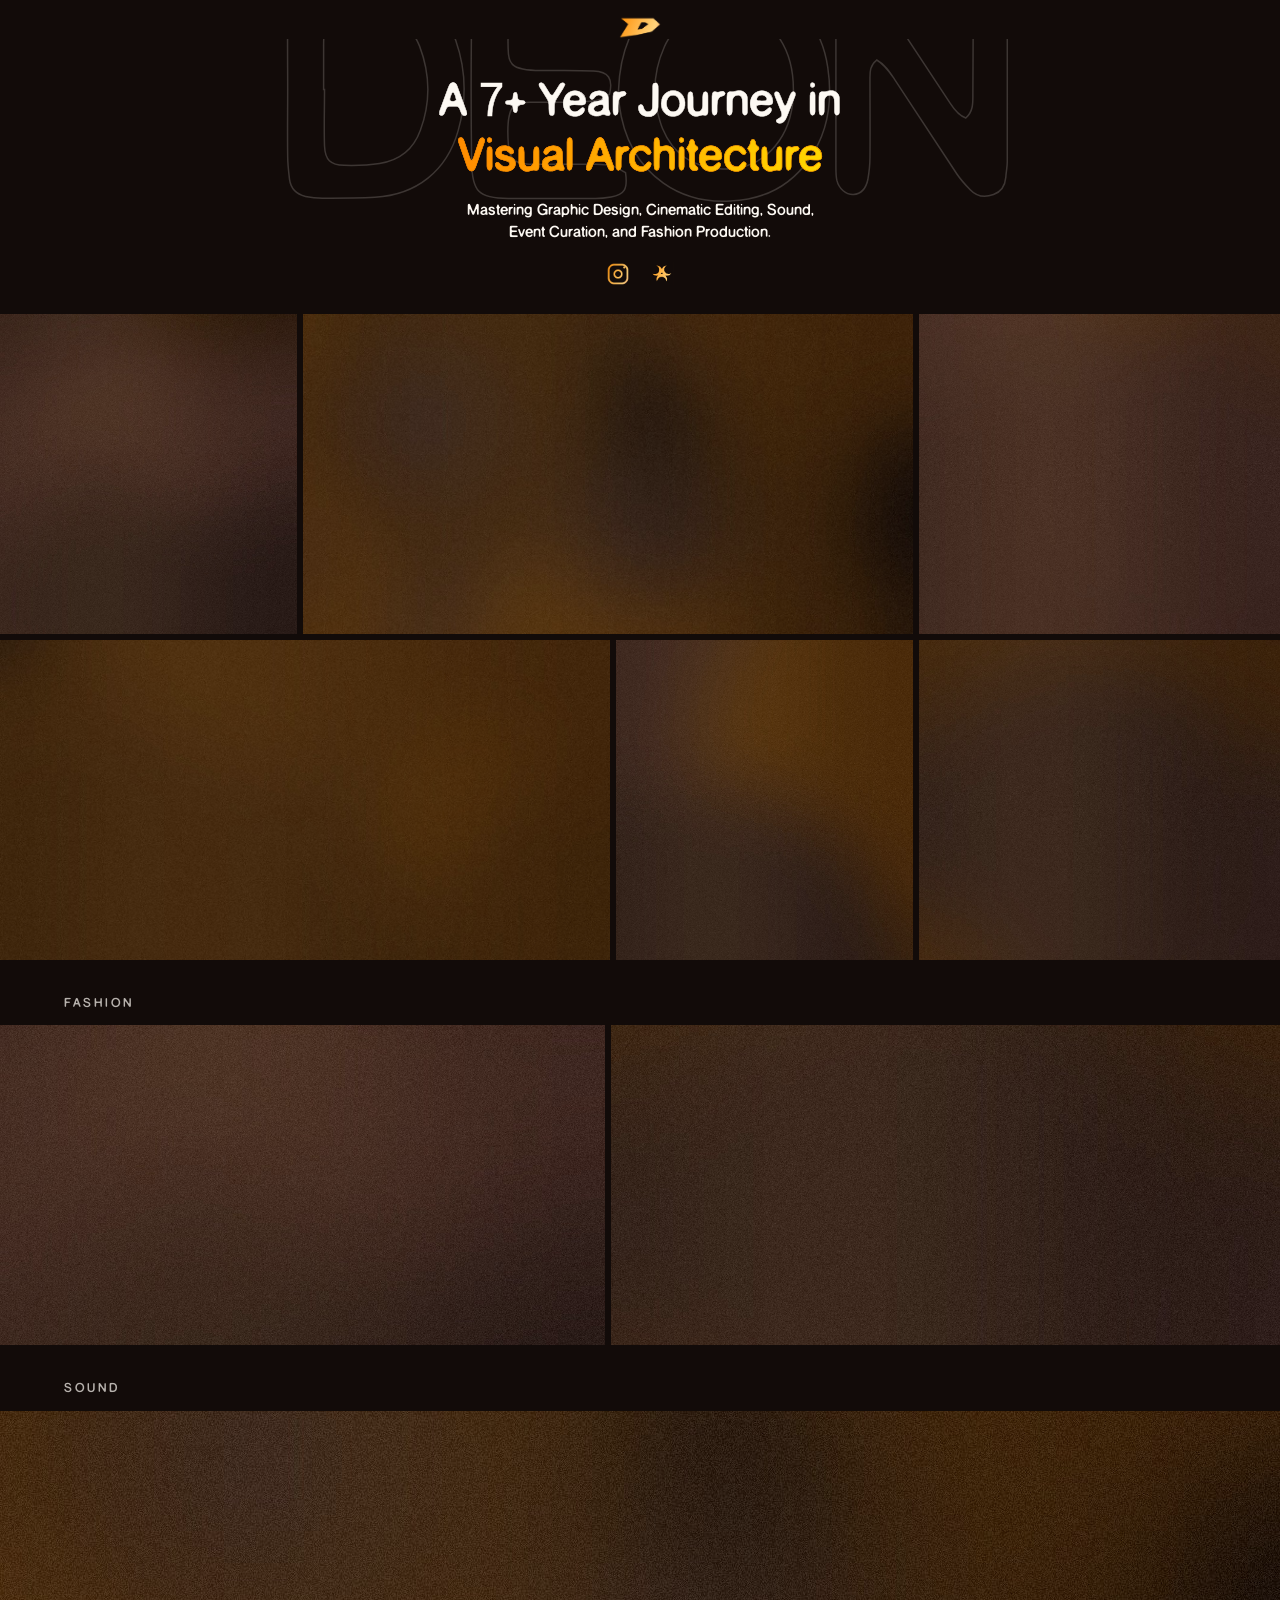
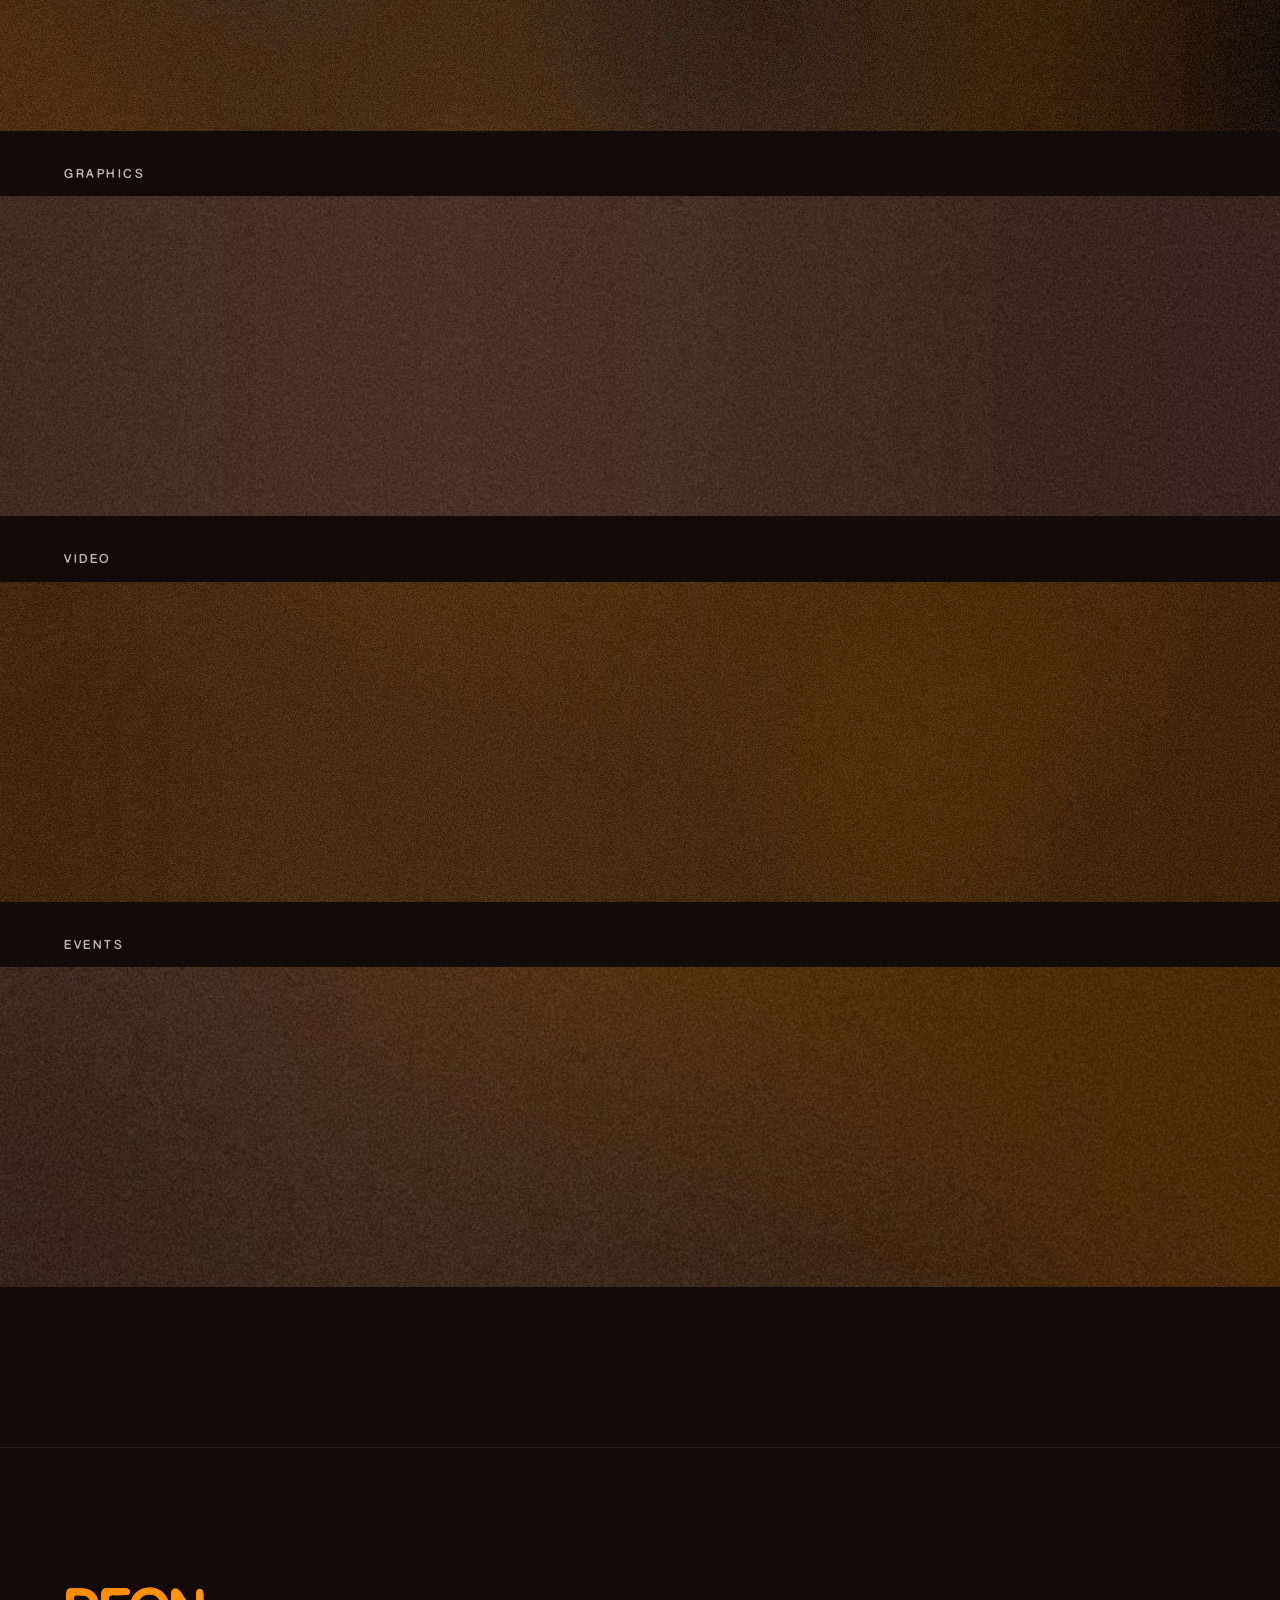
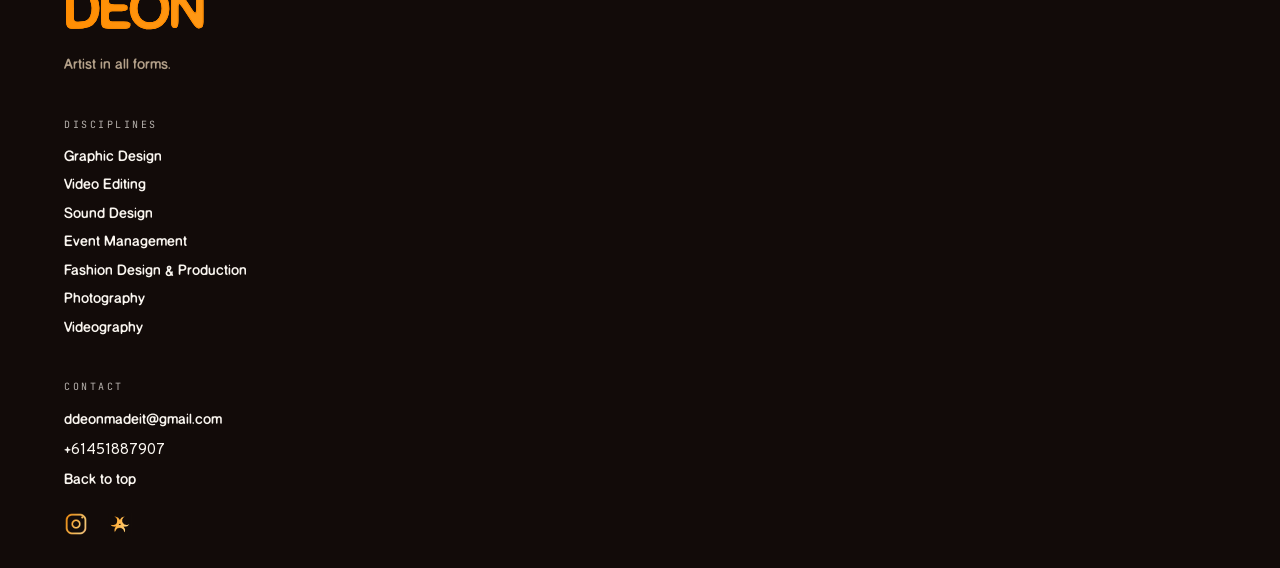
==== index.html @ ab4a3c8b "Hero copy, gradient DEON footer text, contact/social icons, cleanup Copy: - Hero: "A 7+ Journey in" " ====
<!DOCTYPE html>
<html lang="en">
<head>
  <meta charset="utf-8" />
  <meta name="viewport" content="width=device-width, initial-scale=1.0, viewport-fit=cover" />
  <!-- keeps relative asset URLs resolving from the root on /project/<slug> routes -->
  <base href="/" />
  <title>DEON — Polymathic Studio</title>
  <meta name="description" content="DEON — a seven-year odyssey in visual architecture: graphic design, cinematic editing, sonics, event curation, and fashion production." />
  <meta name="theme-color" content="#120B09" />
  <meta name="color-scheme" content="dark" />

  <meta property="og:title" content="DEON — Polymathic Studio" />
  <meta property="og:description" content="A seven-year odyssey in visual architecture." />
  <meta property="og:type" content="website" />
  <meta property="og:image" content="assets/atelier-noir.jpg" />

  <link rel="icon" href="assets/favicon.png" type="image/png" />
  <link rel="apple-touch-icon" href="assets/apple-touch-icon.png" />
  <meta name="mobile-web-app-capable" content="yes" />
  <meta name="apple-mobile-web-app-status-bar-style" content="black" />
  <meta name="apple-mobile-web-app-title" content="DEON Portfolio" />

  <link rel="preload" href="fonts/FTOverpass.woff2" as="font" type="font/woff2" crossorigin />
  <link rel="preload" href="fonts/Overpass-Regular.woff2" as="font" type="font/woff2" crossorigin />
  <link rel="preconnect" href="https://fonts.googleapis.com" />
  <link rel="preconnect" href="https://fonts.gstatic.com" crossorigin />
  <link href="https://fonts.googleapis.com/css2?family=JetBrains+Mono:wght@400;500&display=swap" rel="stylesheet" />
  <link rel="stylesheet" href="css/app.css" />
</head>
<body>
  <!-- ===================== MASTHEAD — small, centred, on every page ===================== -->
  <header class="masthead">
    <button type="button" class="logo-mark" id="logo-home" aria-label="DEON — home"></button>
  </header>

  <!-- ===================== HOME ===================== -->
  <div id="home" class="view">
    <!-- TITLE — sits at the very top of the page -->
    <header class="hero">
      <div class="hero-ghost" aria-hidden="true"><span id="ghost-word">DEON</span></div>
      <div class="hero-copy">
        <h1 class="sr-only" id="sr-name">DEON</h1>
        <h2 class="hero-head display">
          <span id="hero-lead"></span><br /><span class="amber" id="hero-accent"></span>
        </h2>
        <p class="hero-sub" id="hero-sub"></p>
        <div class="icon-row" id="hero-icon-row"></div>
      </div>
    </header>

    <!-- PROJECT PREVIEWS — directly below the title. A static (non-
         scrolling) collage per section: the first section is untitled,
         every section after it is titled by project type. Content and
         ordering come entirely from content/data.json, edited at /dash. -->
    <main class="archive" id="archive"></main>

    <!-- STUDIO -->
    <section class="studio" id="studio">
      <p class="label amber" id="studio-label"></p>
      <h2 class="studio-name display" id="studio-name"></h2>
      <p class="studio-blurb" id="studio-blurb"></p>

      <p class="label dim" id="disc-label">DISCIPLINES</p>
      <ul class="disciplines" id="disciplines"></ul>

      <p class="label dim" id="contact-label"></p>
      <ul class="contact">
        <li><a id="email-link" href="#"></a></li>
        <li><a id="phone-link" href="#"></a></li>
        <li><button type="button" id="to-top"></button></li>
      </ul>
      <div class="icon-row" id="contact-icon-row"></div>
    </section>
  </div>

  <!-- ===================== PROJECT DETAIL ===================== -->
  <div id="detail" class="view" hidden>
    <div class="detail-wrap">
      <button type="button" class="mono back-link" id="back-archive-top">ARCHIVE</button>

      <p class="mono dim detail-meta" id="d-meta"></p>
      <h2 class="detail-title display" id="d-title"></h2>

      <div class="detail-cover" id="d-cover"></div>

      <p class="label amber" id="d-brief-label">/ THE BRIEF</p>

      <dl class="detail-specs" id="d-specs"></dl>

      <p class="detail-summary" id="d-summary"></p>
      <p class="detail-narrative" id="d-narrative"></p>

      <div class="detail-gallery" id="d-gallery"></div>

      <p class="label amber" id="d-continue-label">/ CONTINUE</p>
      <button type="button" class="back-big display" id="back-archive">Back to the Archive</button>
    </div>
  </div>

  <script type="module" src="js/app.js"></script>
</body>
</html>
---- css/app.css ----
/* ============================================================
   DEON — Polymathic Studio
   Liquid Brutalism: cacao-black ground, cream type, copper accent.
   ============================================================ */

/* Owner-supplied display/body face. Two quirks it has to work around:

   1. It ships a single 400 weight, so anything that should read heavier
      is thickened with a text stroke, not a synthetic bold (.display).
   2. This free release stubs out its numerals — every digit 0-9 draws
      the same placeholder glyph. The unicode-range below deliberately
      excludes U+0030-0039 so digits fall through to the next family in
      the stack: Overpass, the open-license typeface "FT Overpass" is
      itself built on (same name, same highway-gothic-derived letter
      shapes), so substituted digits sit close to invisible next to the
      real glyphs around them. Drop the unicode-range if a full version
      of the font with real numerals is ever installed. */
@font-face {
  font-family: 'FT Overpass';
  src: url('../fonts/FTOverpass.woff2') format('woff2'),
       url('../fonts/FTOverpass.otf') format('opentype');
  font-weight: 400;
  font-style: normal;
  font-display: swap;
  unicode-range: U+0000-002F, U+003A-10FFFF;
}

/* Overpass (OFL-licensed, self-hosted) — the digit fallback described
   above. Scoped to numerals only so it never competes with FT Overpass
   for the letters it does draw correctly. */
@font-face {
  font-family: 'Overpass';
  src: url('../fonts/Overpass-Regular.woff2') format('woff2');
  font-weight: 400;
  font-style: normal;
  font-display: swap;
  unicode-range: U+0030-0039;
}

:root {
  --bg:        #120B09;   /* ground */
  --fg:        #FDF9F3;   /* cream */
  --body:      #FAF6F0;
  --muted:     #B3A089;   /* muted foreground */
  --border:    #2A1B17;
  --card:      #1D1310;
  --accent:    #ff8c00;   /* copper */
  --radius:    0.25rem;
  --ease:      cubic-bezier(0.16, 1, 0.3, 1);
  --pad:       clamp(20px, 6vw, 64px);
}

* { margin: 0; padding: 0; box-sizing: border-box; }

html { -webkit-text-size-adjust: 100%; scroll-behavior: smooth; }

body {
  background: var(--bg);
  color: var(--body);
  /* Overpass sits second on purpose — it catches the digits that
     FT Overpass deliberately doesn't cover. See the @font-face note. */
  font-family: 'FT Overpass', 'Overpass', 'JetBrains Mono', ui-sans-serif, system-ui, -apple-system, sans-serif;
  line-height: 1.5;
  -webkit-font-smoothing: antialiased;
  overflow-x: hidden;
  -webkit-tap-highlight-color: transparent;
  /* one real weight only — never let the browser fake the rest */
  font-synthesis-weight: none;
  font-synthesis: none;
}

/* Titles: thicken with a stroke instead of a bold weight.
   paint-order keeps the counters clean by drawing fill over stroke. */
.display {
  font-weight: 400;
  paint-order: stroke fill;
  -webkit-text-stroke: var(--stroke, 0.6px) currentColor;
}

a { color: inherit; text-decoration: none; }
button { font: inherit; color: inherit; background: none; border: none; cursor: pointer; text-align: left; }
ul, dl { list-style: none; }
img { display: block; max-width: 100%; }

.sr-only {
  position: absolute; width: 1px; height: 1px; padding: 0; margin: -1px;
  overflow: hidden; clip: rect(0 0 0 0); white-space: nowrap; border: 0;
}

.view[hidden] { display: none; }

/* mono label system */
.mono, .label {
  font-family: 'JetBrains Mono', ui-monospace, SFMono-Regular, Menlo, Monaco, Consolas, monospace;
  font-size: 10px;
  letter-spacing: 2.5px;
  text-transform: uppercase;
  font-weight: 400;
}
.dim   { color: rgba(253, 249, 243, 0.7); }
.amber { color: var(--accent); }

/* copper gradient type — stroked in the accent so it thickens with the
   rest of the title without flattening the gradient underneath */
.amber.gradient, .hero-head .amber {
  background: linear-gradient(90deg, #ff8c00, gold);
  -webkit-background-clip: text;
  background-clip: text;
  -webkit-text-fill-color: transparent;
  color: transparent;
  paint-order: stroke fill;
  -webkit-text-stroke: 0.5px #ff8c00;
}

/* film grain overlay */
.grain::after {
  content: '';
  position: absolute; inset: 0;
  background-image: radial-gradient(rgba(253, 249, 243, 0.04) 1px, transparent 1px);
  background-size: 3px 3px;
  pointer-events: none;
}

/* entrance animation */
@keyframes riseIn { from { opacity: 0; transform: translateY(24px); } to { opacity: 1; transform: none; } }
.rise { opacity: 0; animation: riseIn 1s var(--ease) forwards; }
.rise-1 { animation-delay: 0.4s; }

@media (prefers-reduced-motion: reduce) {
  html { scroll-behavior: auto; }
  .rise { opacity: 1; animation: none; }
}

/* ============================================================
   MASTHEAD — small centred symbol, shared by every view (home
   and project detail alike, since it sits outside both). The
   glyph itself has no background: assets/logo-mark.png is a
   white shape on a transparent field, used purely as a mask so
   an animated sunset gradient shows through the symbol only.
   ============================================================ */
.masthead {
  display: flex;
  justify-content: center;
  padding: 16px 0 0;
}
.logo-mark {
  width: 44px;
  aspect-ratio: 1.9 / 1;
  cursor: pointer;
  -webkit-mask-image: url('../assets/logo-mark.png');
  mask-image: url('../assets/logo-mark.png');
  -webkit-mask-repeat: no-repeat;
  mask-repeat: no-repeat;
  -webkit-mask-position: center;
  mask-position: center;
  -webkit-mask-size: contain;
  mask-size: contain;
  background: linear-gradient(115deg, #ff8c00, #ffd27a, #ff5f6d, #ffb84d, #ff8c00);
  background-size: 300% 300%;
  animation: sunsetShift 9s ease-in-out infinite;
}
@keyframes sunsetShift {
  0%, 100% { background-position: 0% 50%; }
  50% { background-position: 100% 50%; }
}
@media (prefers-reduced-motion: reduce) {
  .logo-mark { animation: none; background-position: 30% 50%; }
}

/* Instagram + knotsss icon links — same sunset-gradient-through-a-mask
   treatment as the masthead logo, just smaller and inline. No border,
   no background box; the icon shape itself is the whole link target. */
.icon-row { display: flex; align-items: center; justify-content: center; gap: 20px; }
.icon-link {
  width: 24px; height: 24px;
  display: block;
  -webkit-mask-repeat: no-repeat; mask-repeat: no-repeat;
  -webkit-mask-position: center; mask-position: center;
  -webkit-mask-size: contain; mask-size: contain;
  background: linear-gradient(115deg, #ff8c00, #ffd27a, #ff5f6d, #ffb84d, #ff8c00);
  background-size: 300% 300%;
  animation: sunsetShift 9s ease-in-out infinite;
  transition: opacity 0.25s;
}
.icon-link:hover { opacity: 0.75; }
.icon-link.instagram { -webkit-mask-image: url('../assets/icon-instagram.png'); mask-image: url('../assets/icon-instagram.png'); }
.icon-link.knotsss { -webkit-mask-image: url('../assets/logo-knotsss.png'); mask-image: url('../assets/logo-knotsss.png'); }
#hero-icon-row { margin-top: 18px; }
@media (prefers-reduced-motion: reduce) {
  .icon-link { animation: none; background-position: 30% 50%; }
}

/* ============================================================
   TITLE — compact, sits at the very top of the page (no more
   full-viewport centering; the ghost wordmark is now a cropped
   backdrop behind a short header instead of the whole hero).
   ============================================================ */
.hero {
  position: relative;
  overflow: hidden;
  padding: 28px 24px 22px;
  text-align: center;
}
.hero-ghost {
  position: absolute; inset: 0;
  display: flex; align-items: flex-start; justify-content: center;
  pointer-events: none; user-select: none;
}
.hero-ghost span {
  /* raised so its centre lands on the title's centre — the ghost
     scales with viewport width but the title's font-size is capped,
     so this offset has to grow (and go negative) across breakpoints;
     tuned per breakpoint below rather than computed, since exact
     glyph metrics don't match the box model 1:1 */
  transform: translateY(10px);
  font-size: 22vw;
  line-height: 1;
  letter-spacing: -0.05em;
  color: transparent;
  -webkit-text-stroke: 1.5px rgba(253, 249, 243, 0.18);
  white-space: nowrap;
}
.hero-copy { position: relative; z-index: 10; max-width: 48rem; margin: 0 auto; }
.hero-head {
  --stroke: 0.5px;
  font-size: 22px;
  line-height: 1.15;
  color: var(--fg);
}
.hero-sub {
  margin-top: 14px;
  font-size: 14px;
  line-height: 1.375;
  color: var(--fg);
  max-width: 20rem;
  margin-left: auto;
  margin-right: auto;
}

/* ============================================================
   PROJECT PREVIEWS — one static (non-scrolling) collage per
   section. The first section is untitled and sits directly under
   the hero; every section after it carries a title (project type,
   by default) in place of the old filter bar. Positions never
   move — tiles just wrap to as many rows as the content needs.
   Content, titles and per-section project order all come from
   content/data.json, edited at /dash.
   ============================================================ */
.archive { display: flex; flex-direction: column; }
.section-block { padding-top: 34px; }
.section-block:first-child { padding-top: 0; }
.section-title {
  margin: 0 var(--pad) 12px;
  font-size: 13px;
  letter-spacing: 2.5px;
  text-transform: uppercase;
  color: rgba(253, 249, 243, 0.7);
}
.collage {
  display: flex;
  flex-wrap: wrap;
  gap: 6px;
}

.tile {
  flex: 1 1 auto;
  height: clamp(150px, 32vw, 320px);
  display: block;
  overflow: hidden;
  cursor: pointer;
  background: var(--card);
  border: none;
}
.tile img, .tile video {
  width: 100%; height: 100%; object-fit: cover; display: block;
  transition: transform 0.6s var(--ease), filter 0.6s var(--ease);
  filter: saturate(0.9);
}
.tile:hover img, .tile:focus-visible img,
.tile:hover video, .tile:focus-visible video { transform: scale(1.05); filter: saturate(1.05); }

/* ============================================================
   STUDIO
   ============================================================ */
.studio {
  margin-top: clamp(72px, 16vw, 160px);
  border-top: 1px solid var(--border);
  padding: clamp(48px, 10vw, 96px) var(--pad) 32px;
}
.studio-name {
  --stroke: 1.1px;
  margin-top: 14px;
  font-size: clamp(30px, 8vw, 56px);
  letter-spacing: -0.02em;
  line-height: 1;
  /* same sunset gradient as the masthead logo, via background-clip
     since this is real text rather than a masked shape */
  background: linear-gradient(115deg, #ff8c00, #ffd27a, #ff5f6d, #ffb84d, #ff8c00);
  background-size: 300% 300%;
  -webkit-background-clip: text;
  background-clip: text;
  -webkit-text-fill-color: transparent;
  color: transparent;
  -webkit-text-stroke-color: #ff8c00;
  animation: sunsetShift 9s ease-in-out infinite;
}
@media (prefers-reduced-motion: reduce) {
  .studio-name { animation: none; background-position: 30% 50%; }
}
.studio-blurb {
  margin-top: 14px;
  font-size: 15px;
  color: var(--muted);
  max-width: 34ch;
}
.studio .label { display: block; margin-top: 40px; }
.disciplines { margin-top: 14px; display: flex; flex-direction: column; gap: 6px; }
.disciplines li { font-size: 15px; color: var(--body); }
.contact { margin-top: 14px; display: flex; flex-direction: column; gap: 6px; align-items: flex-start; }
.contact a, .contact button { font-size: 15px; color: var(--body); transition: color 0.3s var(--ease); }
.contact a:hover, .contact button:hover { color: var(--accent); }

#contact-icon-row { margin-top: 20px; justify-content: flex-start; }

/* ============================================================
   PROJECT DETAIL
   ============================================================ */
.detail-wrap { padding: clamp(28px, 8vw, 72px) var(--pad) clamp(56px, 12vw, 120px); max-width: 900px; margin: 0 auto; }
.back-link { display: inline-flex; align-items: center; gap: 8px; color: rgba(253, 249, 243, 0.7); transition: color 0.3s var(--ease); }
.back-link::before { content: '←'; }
.back-link:hover { color: var(--accent); }

.detail-meta { display: block; margin-top: 40px; }
.detail-title {
  --stroke: 1.2px;
  margin-top: 12px;
  font-size: clamp(32px, 9vw, 64px);
  letter-spacing: -0.02em;
  line-height: 1.02;
  color: var(--fg);
}
.detail-cover {
  margin-top: 28px;
  border: 1px solid var(--border);
  border-radius: var(--radius);
  overflow: hidden;
  background: var(--card);
}
.detail-cover img, .detail-cover video { width: 100%; height: auto; display: block; }

.detail-wrap .label { display: block; margin-top: 48px; }

.detail-specs {
  margin-top: 20px;
  display: grid;
  grid-template-columns: 1fr;
  gap: 16px;
  border-top: 1px solid var(--border);
  padding-top: 20px;
}
.spec dt {
  font-family: 'JetBrains Mono', ui-monospace, monospace;
  font-size: 10px; letter-spacing: 2.5px; text-transform: uppercase;
  color: rgba(253, 249, 243, 0.7);
}
.spec dd { margin-top: 5px; font-size: 15px; color: var(--body); }

.detail-summary { margin-top: 28px; font-size: clamp(17px, 4.4vw, 22px); line-height: 1.4; color: var(--fg); }
.detail-narrative { margin-top: 18px; font-size: 15px; line-height: 1.65; color: var(--muted); }

.detail-gallery { margin-top: 28px; display: flex; flex-direction: column; gap: 14px; }
.detail-gallery img, .detail-gallery video { width: 100%; display: block; border: 1px solid var(--border); border-radius: var(--radius); }
.gallery-note {
  margin-top: 20px;
  font-family: 'JetBrains Mono', ui-monospace, monospace;
  font-size: 10px; letter-spacing: 2.5px; text-transform: uppercase;
  color: rgba(253, 249, 243, 0.45);
  border: 1px dashed var(--border);
  border-radius: var(--radius);
  padding: 22px;
  text-align: center;
}

.back-big {
  --stroke: 0.7px;
  margin-top: 14px;
  font-size: clamp(22px, 6vw, 34px);
  letter-spacing: -0.01em;
  color: var(--fg);
  transition: color 0.3s var(--ease);
}
.back-big:hover { color: var(--accent); }

/* ============================================================
   RESPONSIVE
   ============================================================ */
@media (min-width: 640px) {
  .hero { padding: 36px 24px 28px; }
  .hero-ghost span { transform: translateY(0px); }
  .hero-head { font-size: 36px; }
  .hero-sub { font-size: 16px; max-width: 24rem; }
  .detail-specs { grid-template-columns: repeat(3, 1fr); }
}

@media (min-width: 900px) {
  .hero-head { font-size: 48px; }
  .hero-ghost span { font-size: 24vw; transform: translateY(-82px); }
}
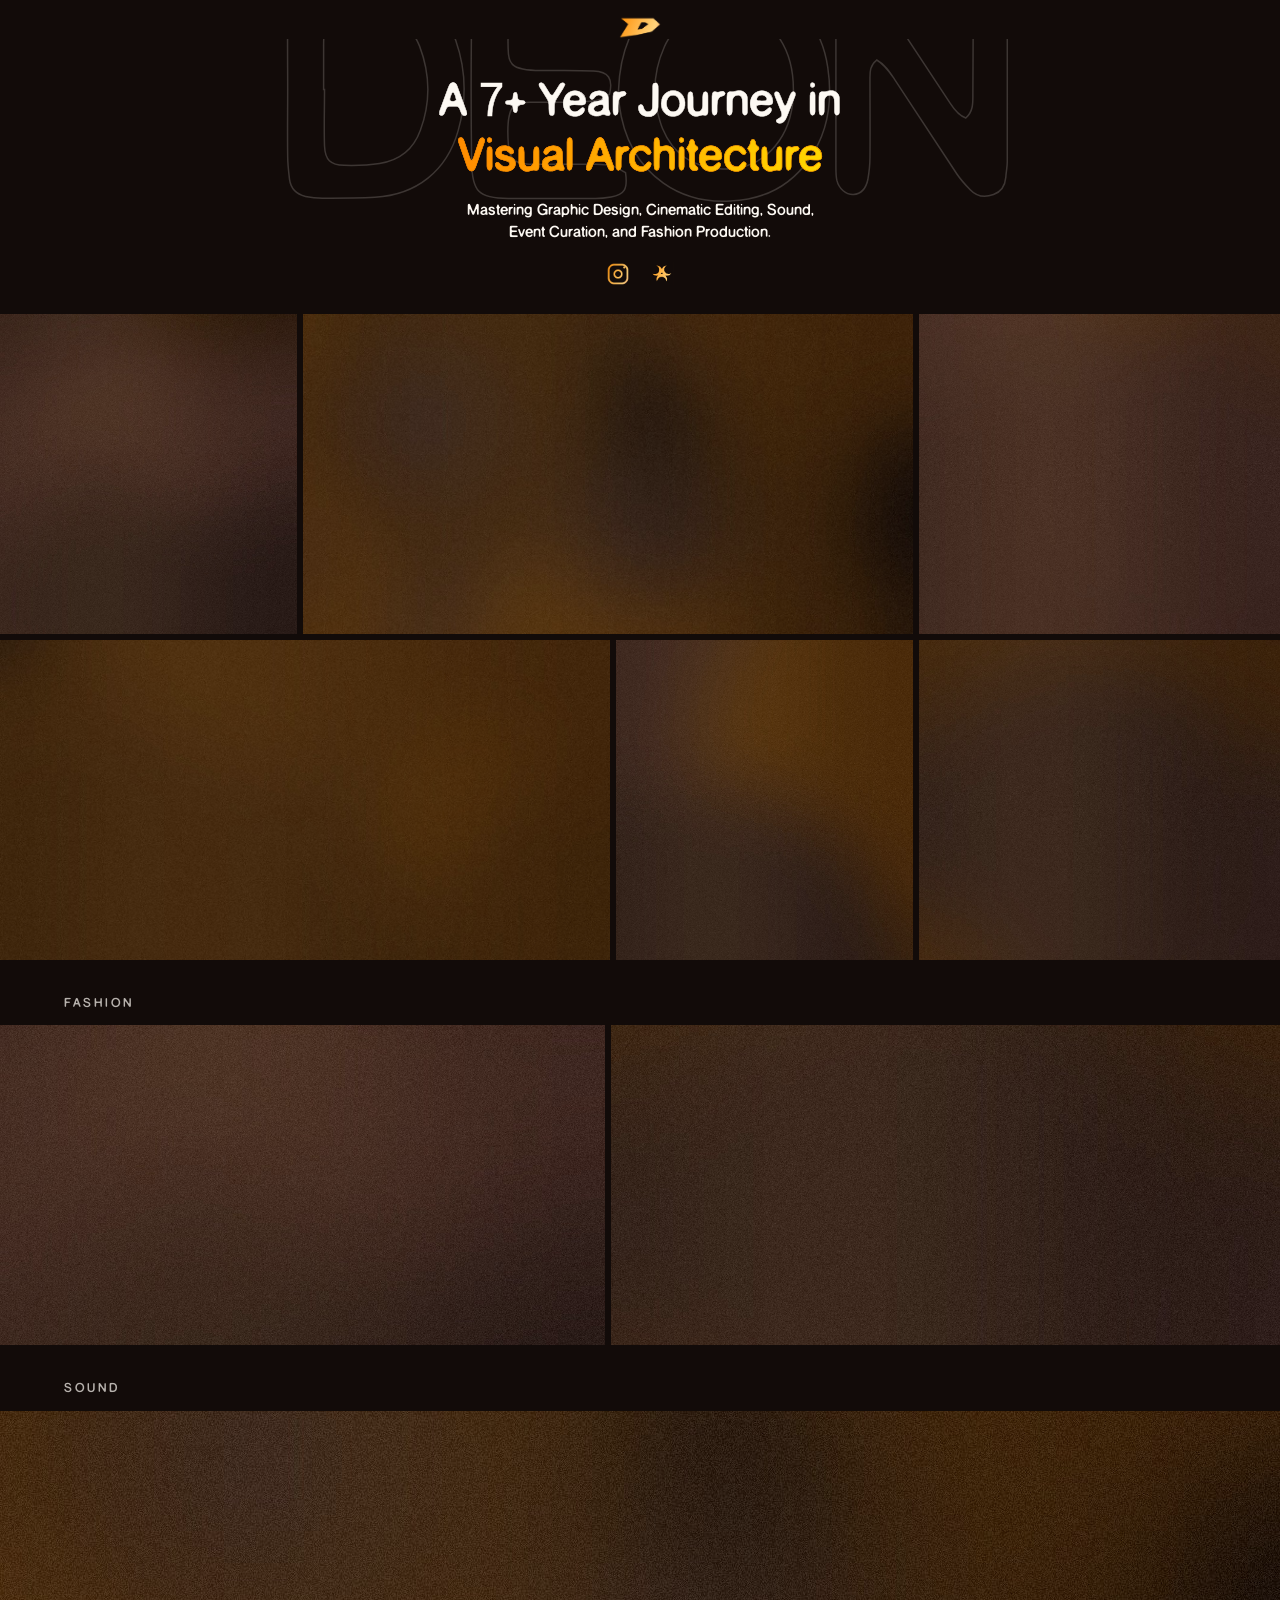
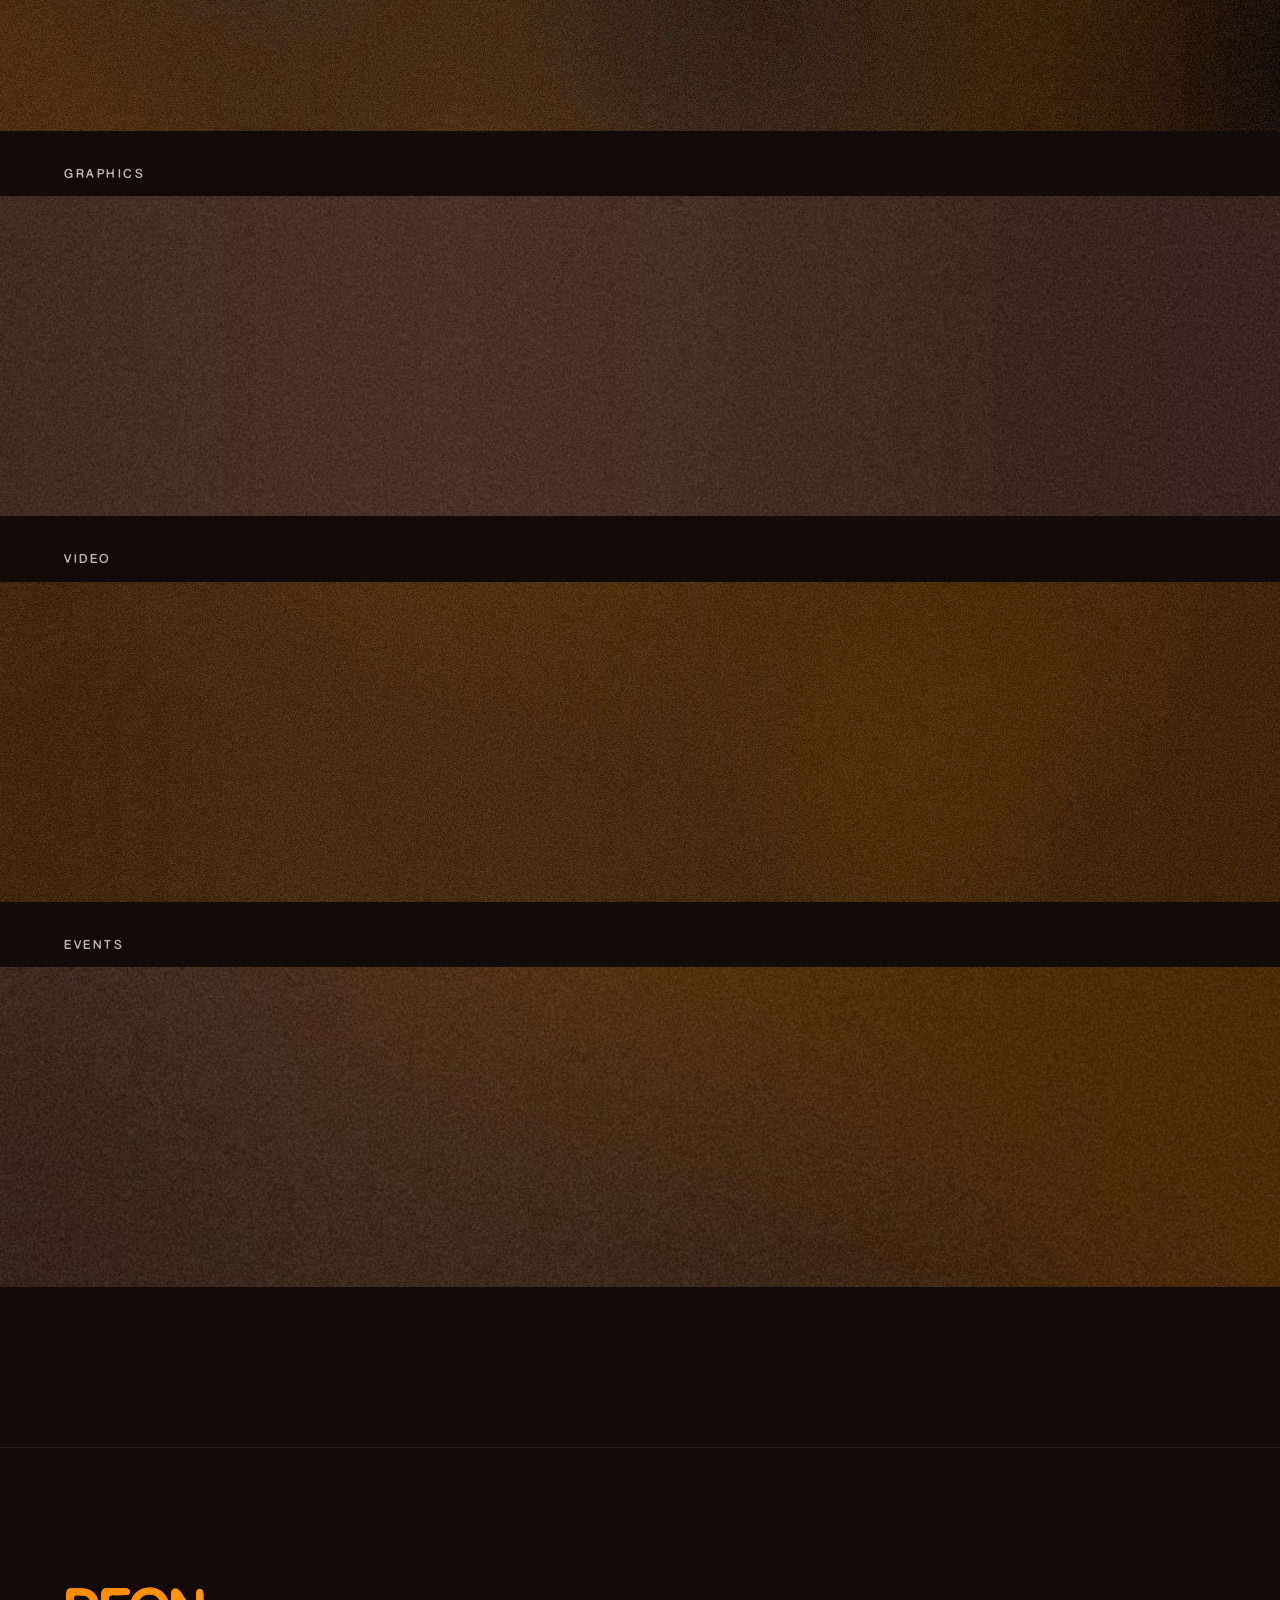
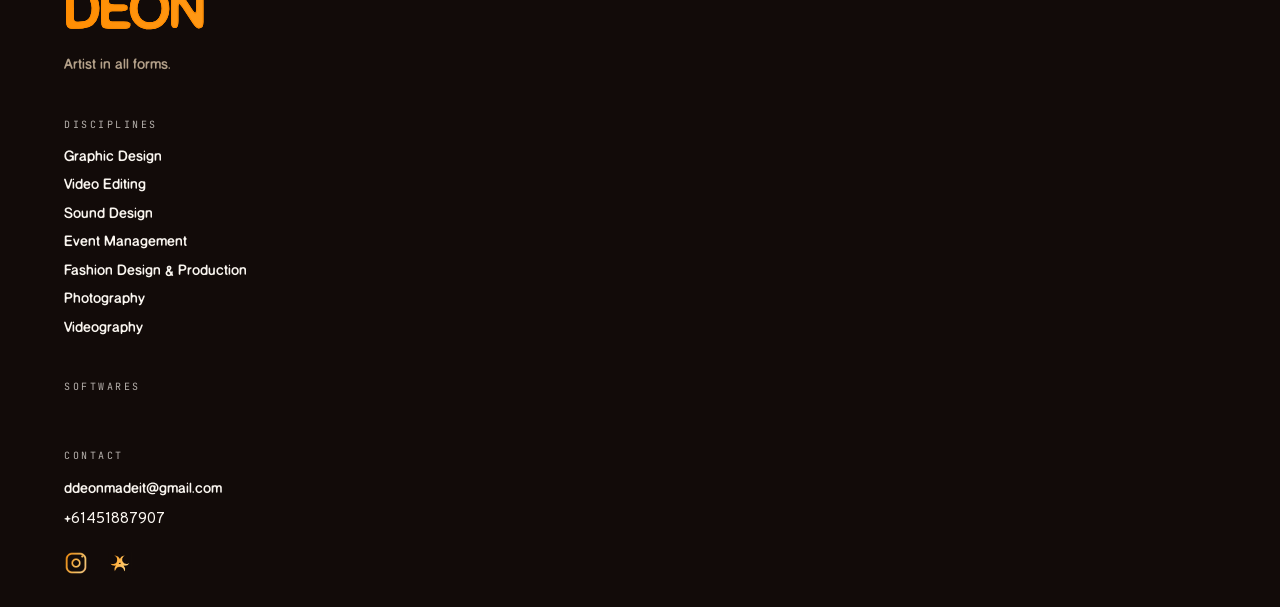
==== commit 0cd98dd0: "Remove back-to-top button, add editable Softwares list Softwares works like Disciplines: a freeform," ====
--- a/index.html
+++ b/index.html
@@ -64,11 +64,13 @@
       <p class="label dim" id="disc-label">DISCIPLINES</p>
       <ul class="disciplines" id="disciplines"></ul>
 
+      <p class="label dim" id="soft-label">SOFTWARES</p>
+      <ul class="disciplines" id="softwares"></ul>
+
       <p class="label dim" id="contact-label"></p>
       <ul class="contact">
         <li><a id="email-link" href="#"></a></li>
         <li><a id="phone-link" href="#"></a></li>
-        <li><button type="button" id="to-top"></button></li>
       </ul>
       <div class="icon-row" id="contact-icon-row"></div>
     </section>
@@ -91,6 +93,8 @@
       <p class="detail-summary" id="d-summary"></p>
       <p class="detail-narrative" id="d-narrative"></p>
 
+      <div class="detail-embed" id="d-embed" hidden></div>
+
       <div class="detail-gallery" id="d-gallery"></div>
 
       <p class="label amber" id="d-continue-label">/ CONTINUE</p>
--- a/css/app.css
+++ b/css/app.css
@@ -368,6 +368,19 @@
 .detail-summary { margin-top: 28px; font-size: clamp(17px, 4.4vw, 22px); line-height: 1.4; color: var(--fg); }
 .detail-narrative { margin-top: 18px; font-size: 15px; line-height: 1.65; color: var(--muted); }
 
+/* embedded player for the full piece (YouTube / Vimeo) */
+.detail-embed[hidden] { display: none; }
+.embed {
+  margin-top: 20px;
+  aspect-ratio: 16 / 9;
+  width: 100%;
+  border: 1px solid var(--border);
+  border-radius: var(--radius);
+  overflow: hidden;
+  background: #000;
+}
+.embed iframe { width: 100%; height: 100%; border: 0; display: block; }
+
 .detail-gallery { margin-top: 28px; display: flex; flex-direction: column; gap: 14px; }
 .detail-gallery img, .detail-gallery video { width: 100%; display: block; border: 1px solid var(--border); border-radius: var(--radius); }
 .gallery-note {
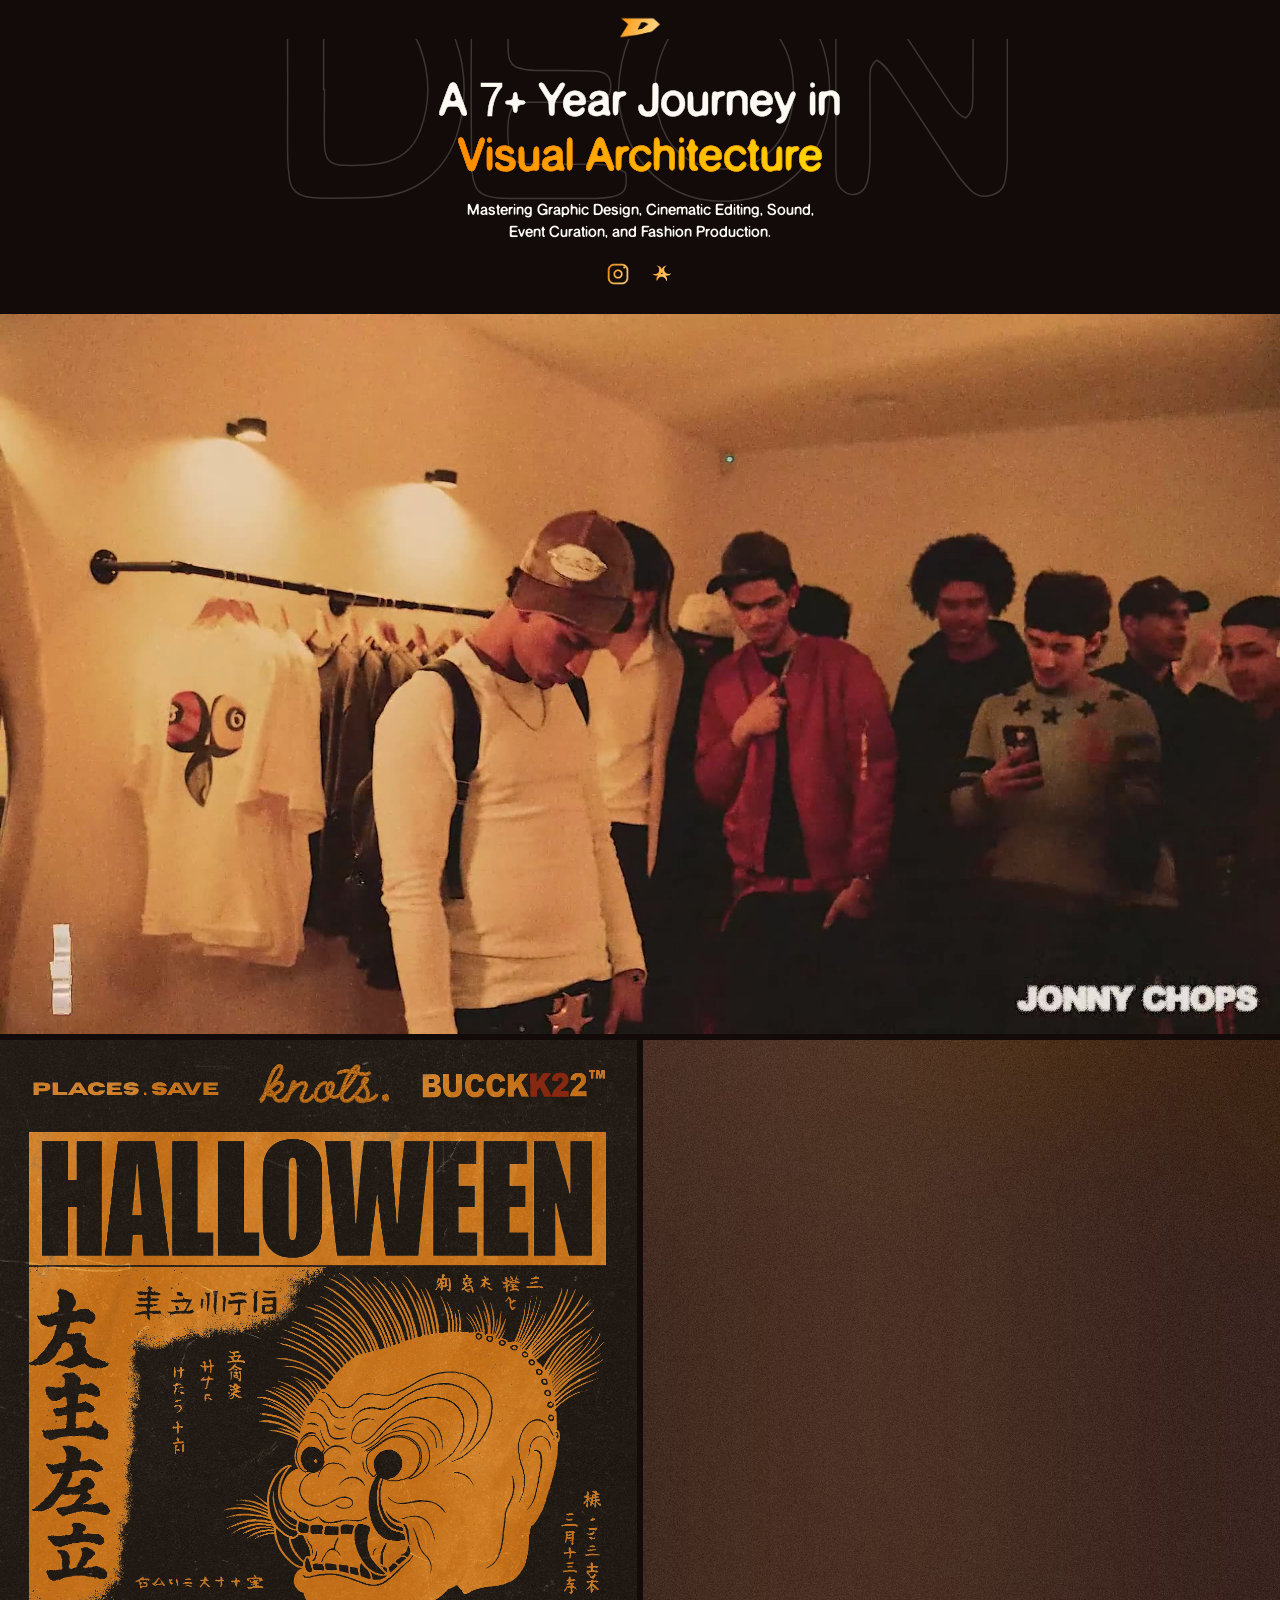
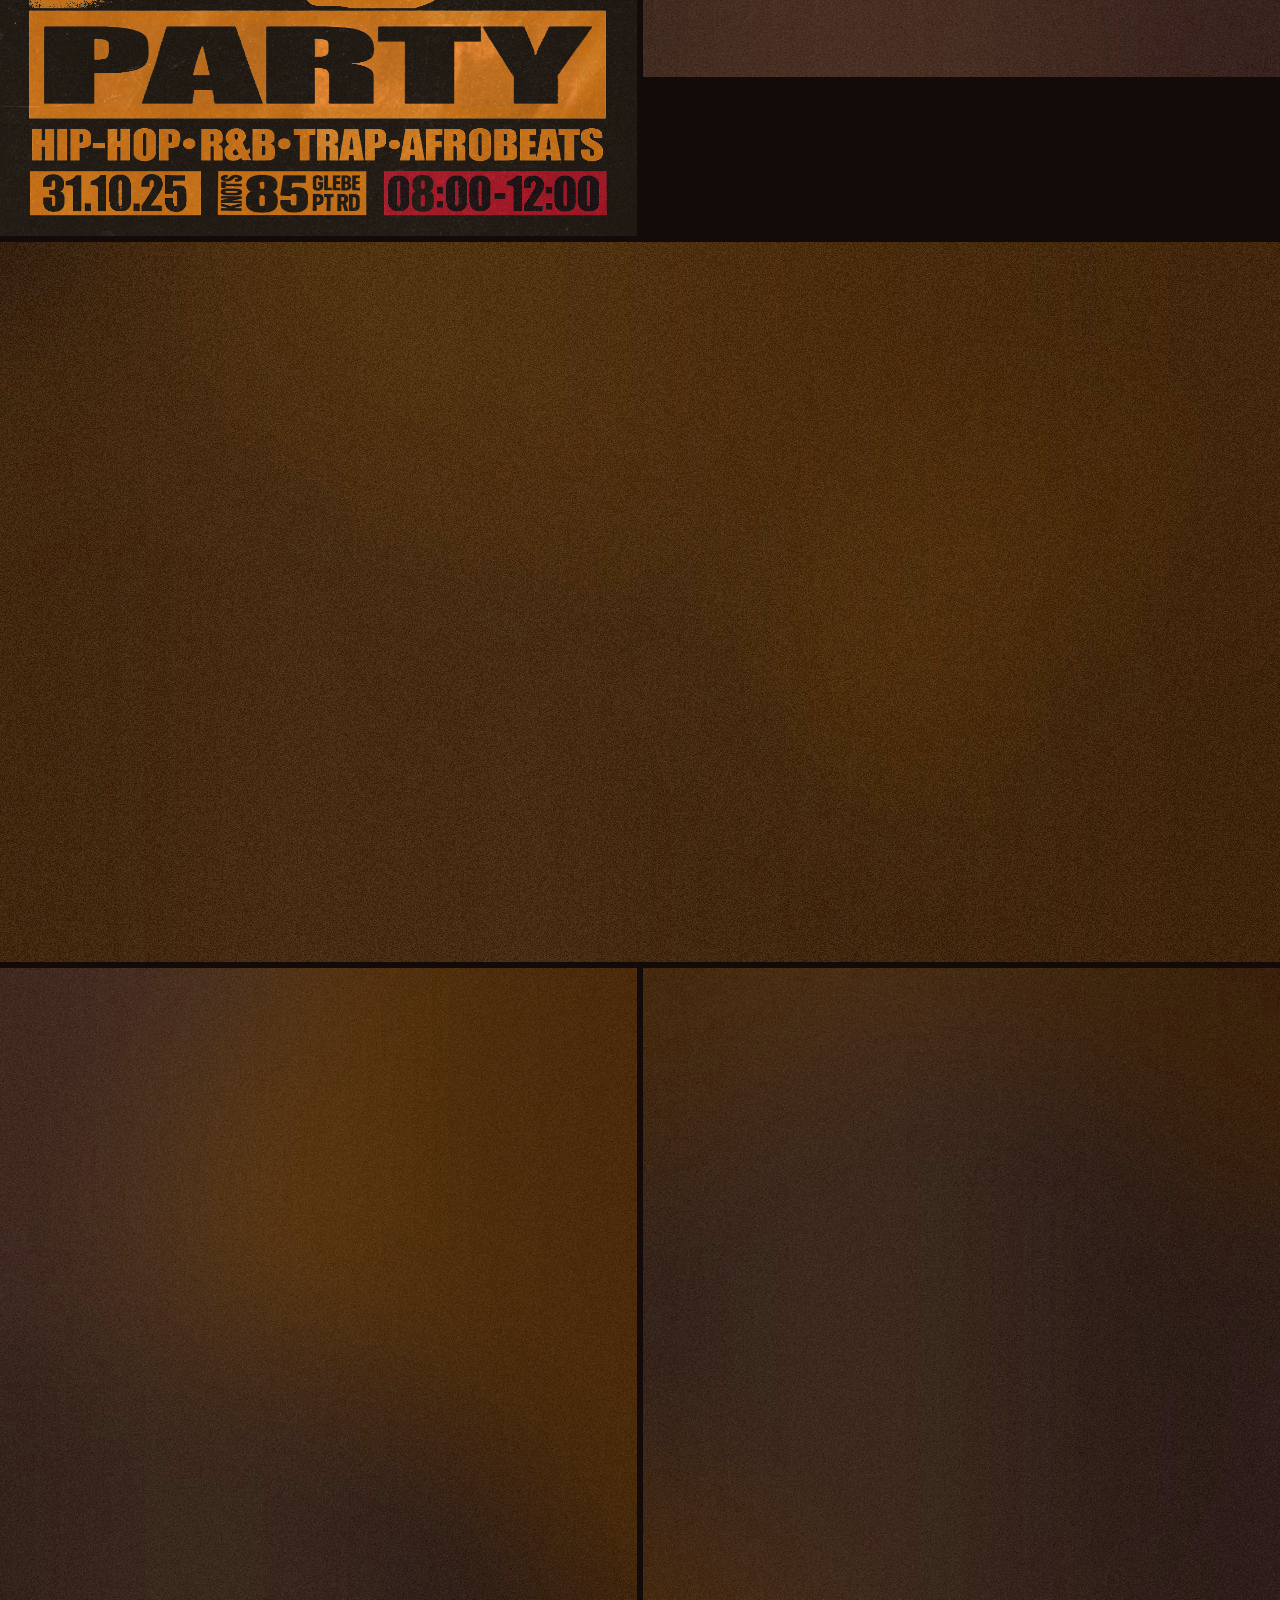
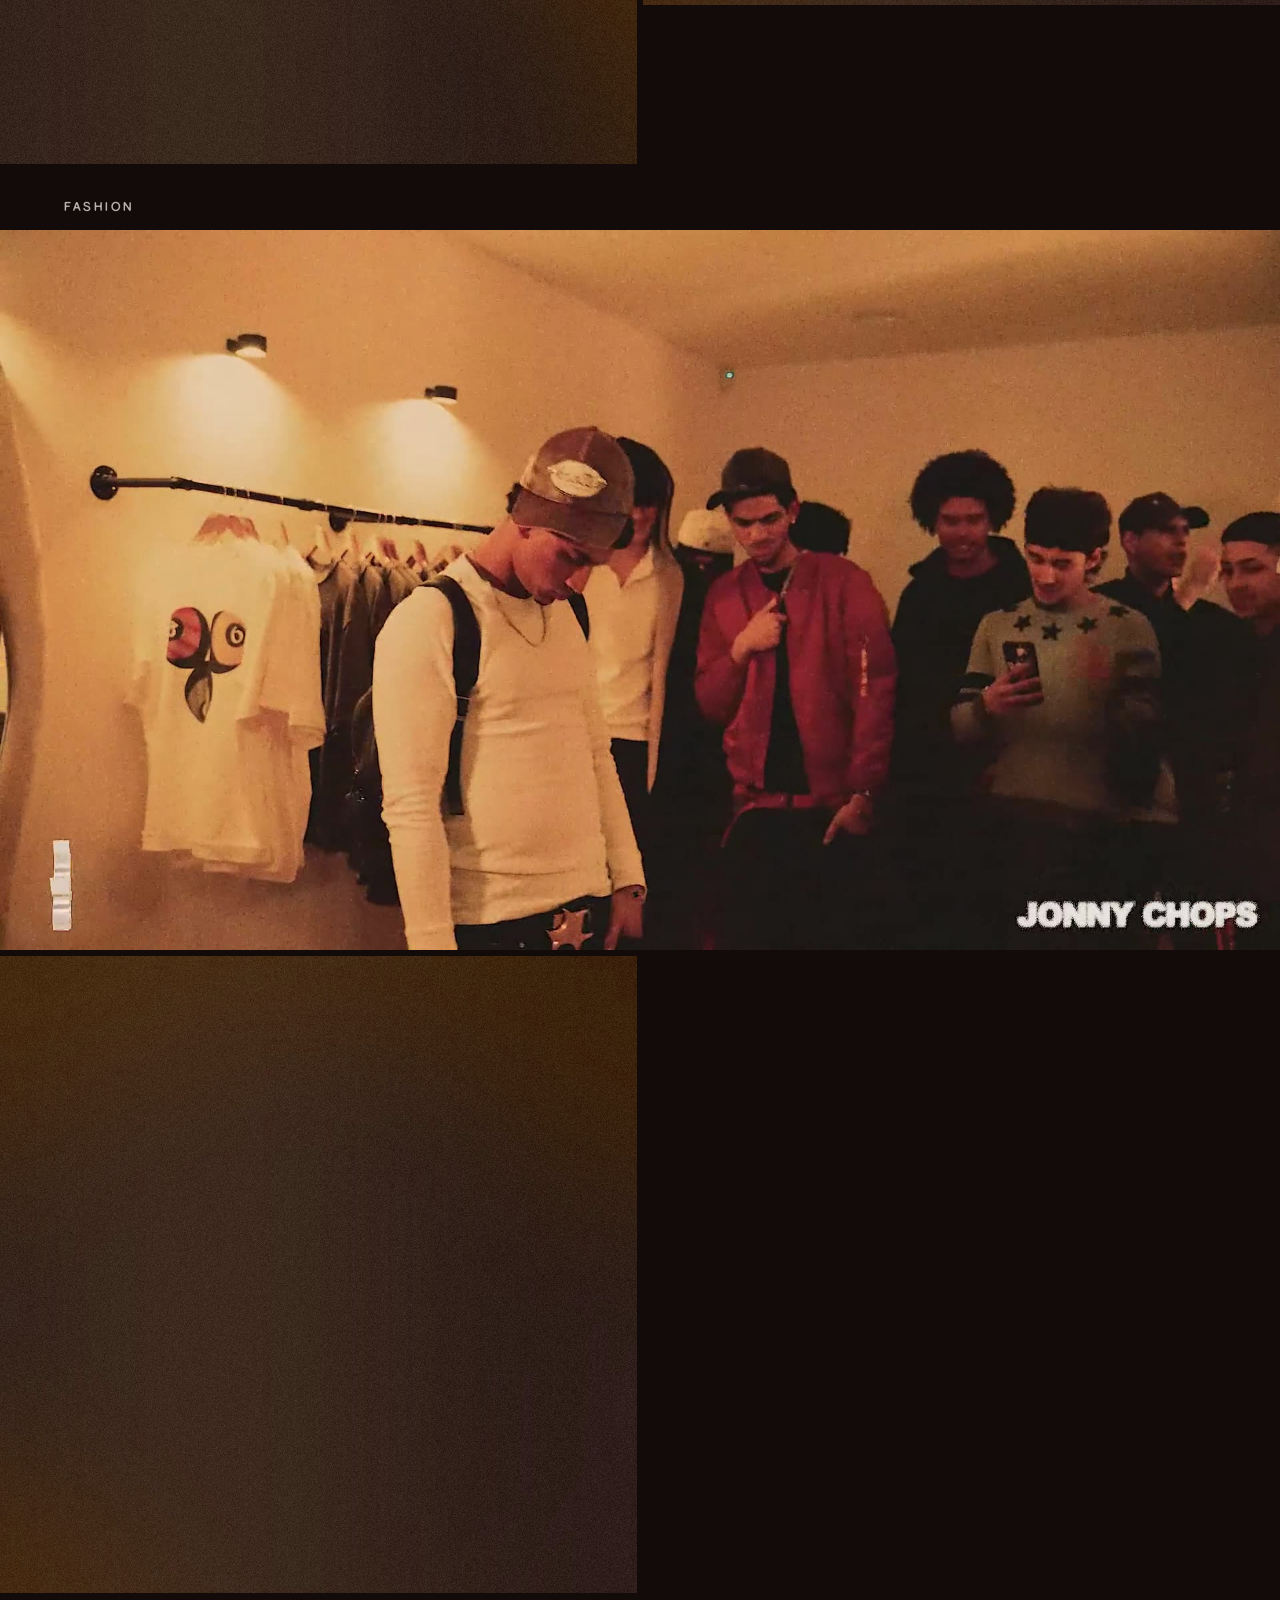
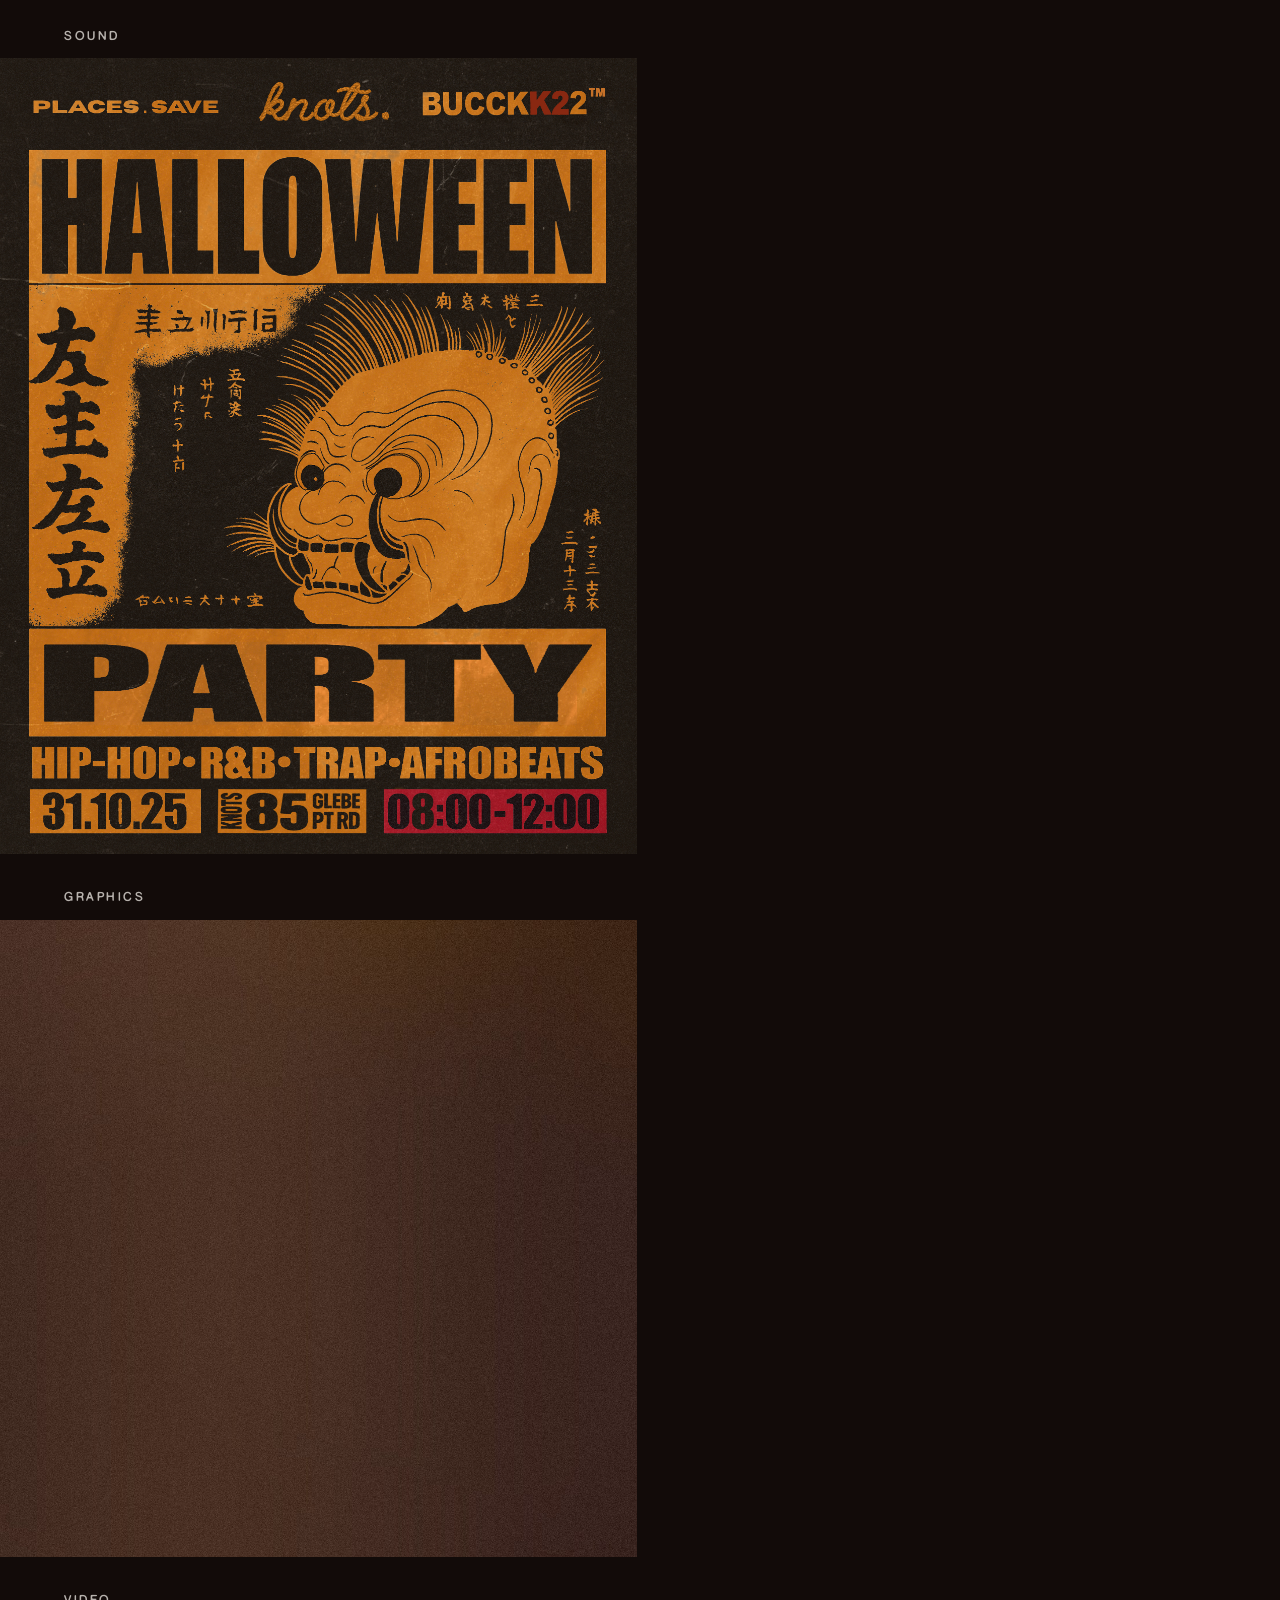
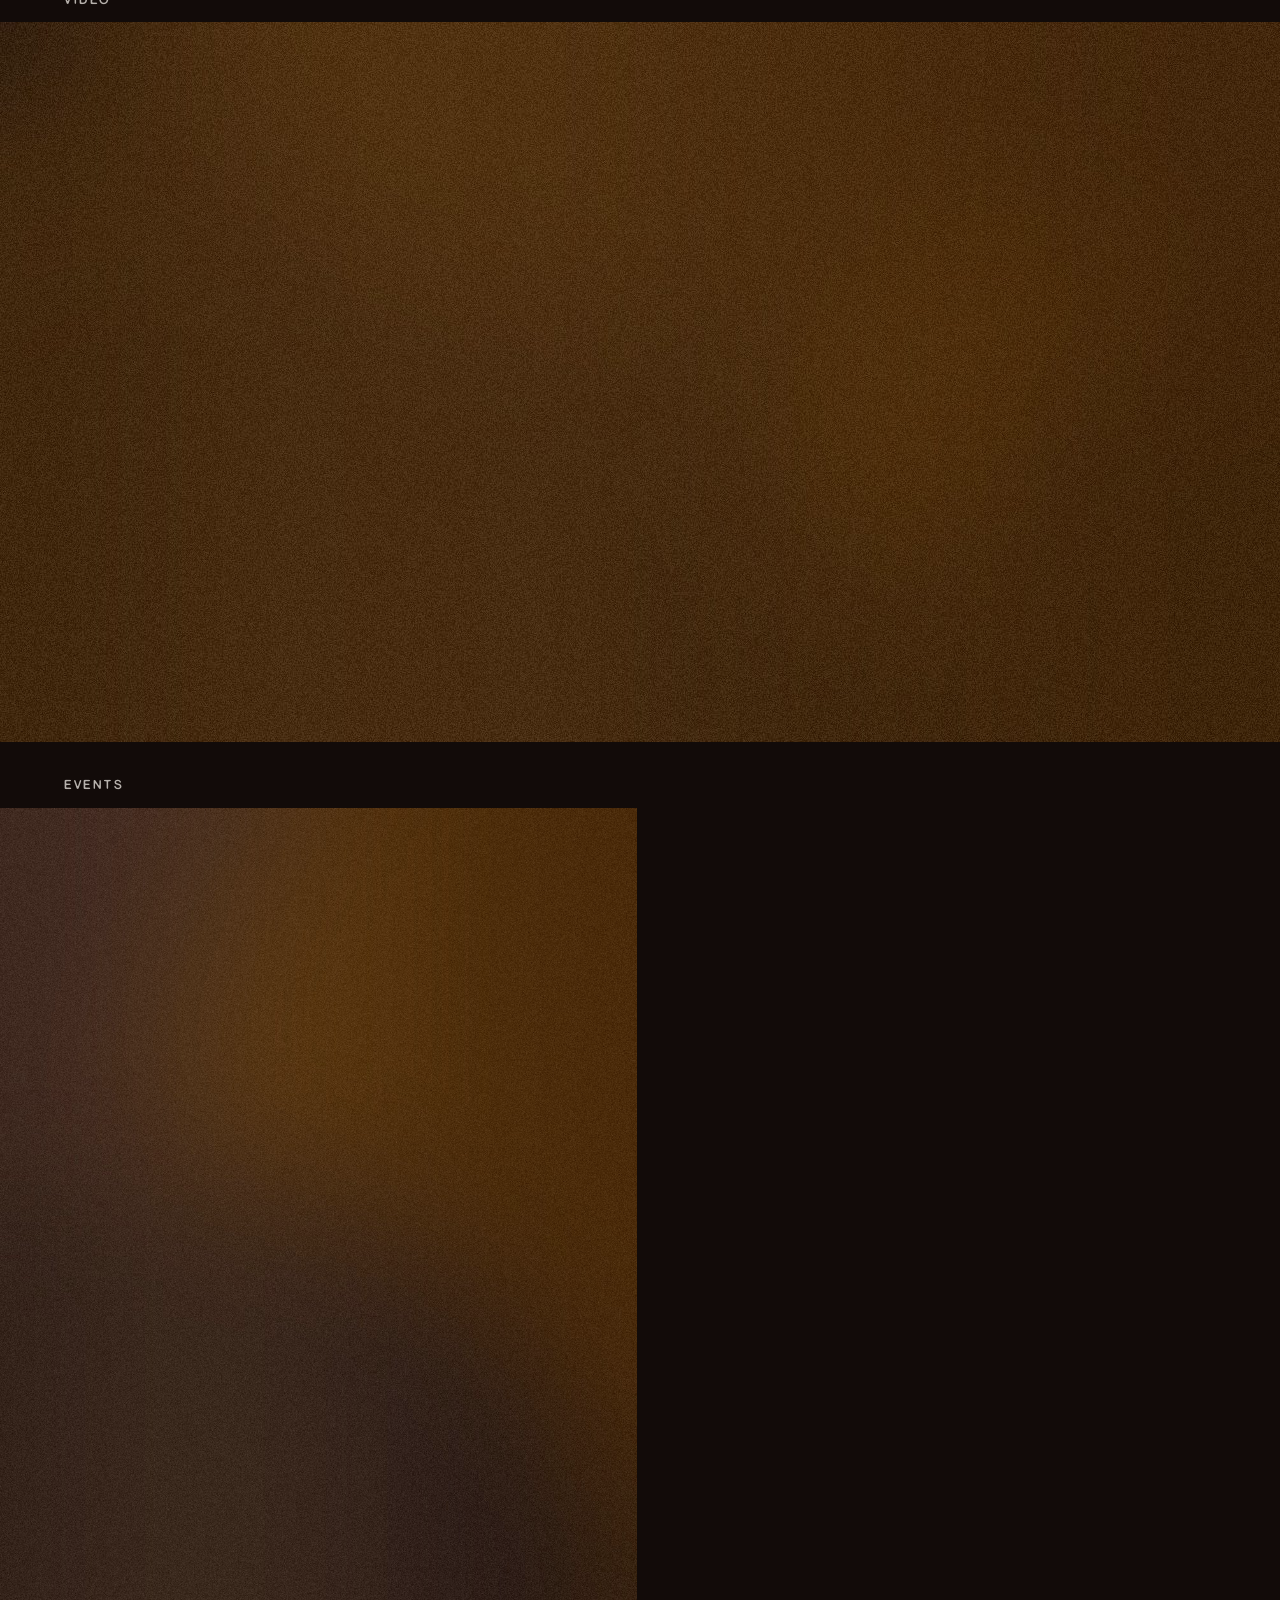
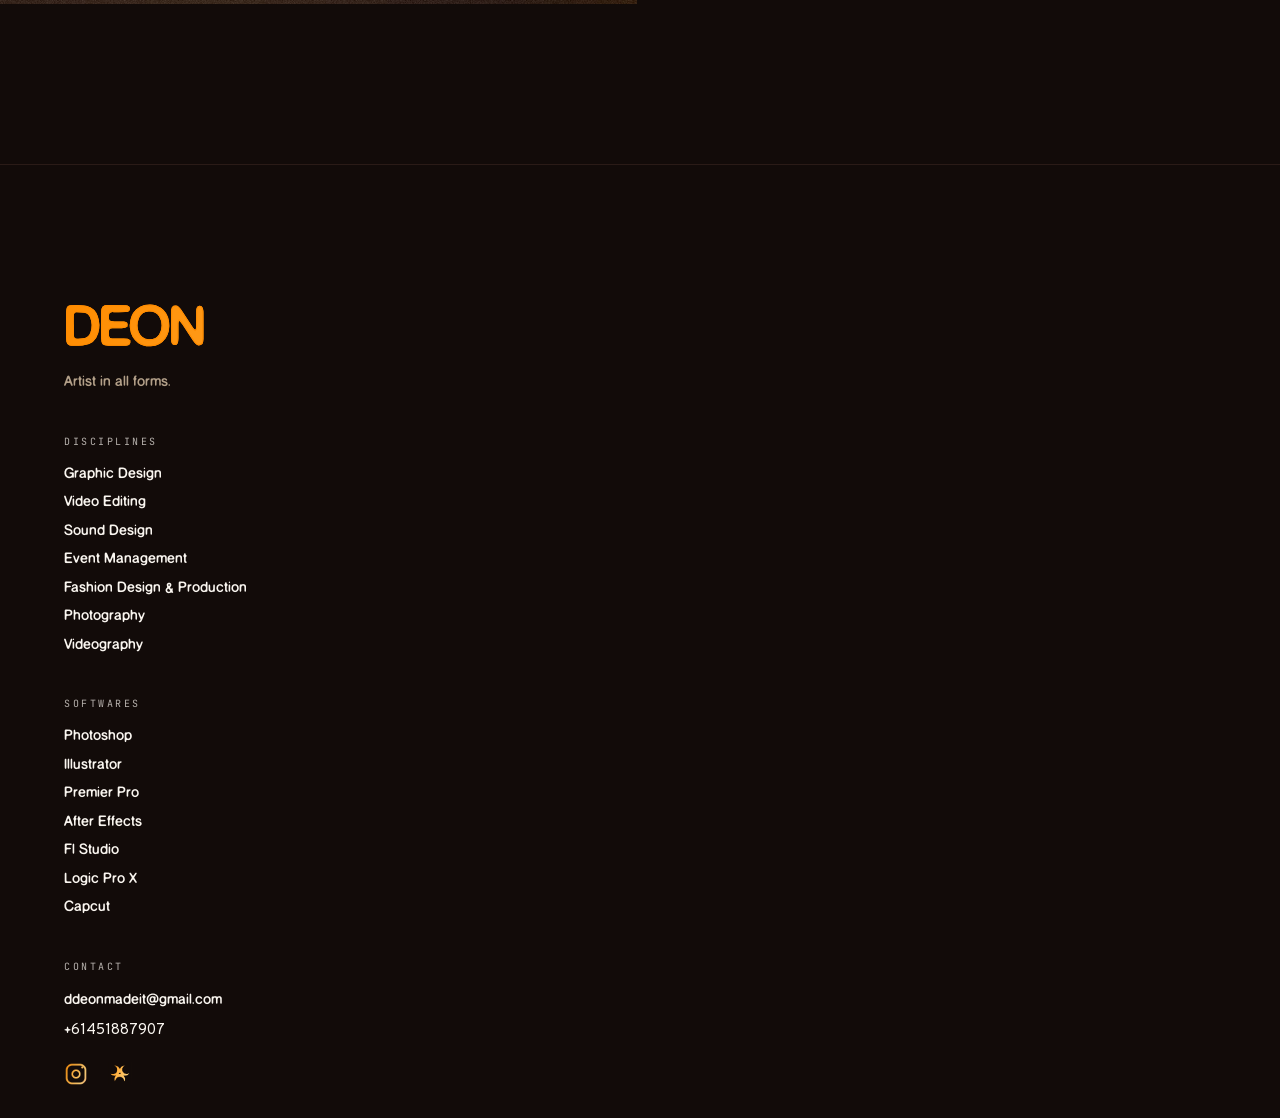
==== commit 238acb4b: "Poster frames for video covers, section bubbles, drop project meta line No play button, ever: when i" ====
--- a/index.html
+++ b/index.html
@@ -81,7 +81,6 @@
     <div class="detail-wrap">
       <button type="button" class="mono back-link" id="back-archive-top">ARCHIVE</button>
 
-      <p class="mono dim detail-meta" id="d-meta"></p>
       <h2 class="detail-title display" id="d-title"></h2>
 
       <div class="detail-cover" id="d-cover"></div>
--- a/css/app.css
+++ b/css/app.css
@@ -241,8 +241,9 @@
    PROJECT PREVIEWS — one static (non-scrolling) collage per
    section. The first section is untitled and sits directly under
    the hero; every section after it carries a title (project type,
-   by default) in place of the old filter bar. Positions never
-   move — tiles just wrap to as many rows as the content needs.
+   by default) in place of the old filter bar. Always a fixed
+   2-column grid — a project's aspect ratio only shapes its own
+   tile, mismatched pairs lock to the taller one in their row.
    Content, titles and per-section project order all come from
    content/data.json, edited at /dash.
    ============================================================ */
@@ -257,24 +258,79 @@
   color: rgba(253, 249, 243, 0.7);
 }
 .collage {
-  display: flex;
-  flex-wrap: wrap;
+  display: grid;
+  grid-template-columns: repeat(2, 1fr);
+  /* start, not stretch: every tile keeps the exact ratio it was given rather
+     than being pulled to the height of whatever sits beside it */
+  align-items: start;
   gap: 6px;
 }
 
 .tile {
-  flex: 1 1 auto;
-  height: clamp(150px, 32vw, 320px);
+  /* height comes from the aspect-ratio set per project (js/app.js); when the
+     two tiles sharing a row differ, grid's default stretch alignment locks
+     them to the taller one and object-fit: cover crops the shorter to match. */
+  width: 100%;
   display: block;
+  position: relative;
   overflow: hidden;
   cursor: pointer;
   background: var(--card);
   border: none;
 }
+/* Wide covers (16/9 and wider) run the full width of their own row. */
+.tile-wide { grid-column: 1 / -1; }
+
+/* Tall covers (9/16 and narrower) also get a row to themselves, but capped so
+   a vertical stays full-bleed on a phone without running the height of a
+   desktop screen — true ratio, centred, never cropped. */
+.tile-tall {
+  grid-column: 1 / -1;
+  max-width: min(100%, 400px);
+  margin-inline: auto;
+}
 .tile img, .tile video {
   width: 100%; height: 100%; object-fit: cover; display: block;
   transition: transform 0.6s var(--ease), filter 0.6s var(--ease);
   filter: saturate(0.9);
+}
+
+/* No play affordance, ever. When iOS refuses to autoplay — Low Power Mode,
+   or the per-site Auto-Play setting — WebKit paints its own start-playback
+   button over the video. It isn't reachable from JS, only from these
+   pseudo-elements, so they're the one thing that reliably removes it. The
+   poster frame stays visible underneath, so the cover still reads as an
+   image rather than a black box. */
+video::-webkit-media-controls,
+video::-webkit-media-controls-enclosure,
+video::-webkit-media-controls-panel,
+video::-webkit-media-controls-panel-container,
+video::-webkit-media-controls-overlay-play-button,
+video::-webkit-media-controls-start-playback-button {
+  display: none !important;
+  -webkit-appearance: none !important;
+  opacity: 0 !important;
+  pointer-events: none !important;
+}
+
+/* Copper spinner over a cover that's still buffering. Purely additive: it sits
+   on top and is removed the moment the video actually starts playing, so a
+   clip that loads instantly never flashes it. */
+.tile.is-buffering::after {
+  content: '';
+  position: absolute;
+  top: 50%; left: 50%;
+  width: 26px; height: 26px;
+  margin: -13px 0 0 -13px;
+  border: 2px solid rgba(255, 140, 0, 0.25);
+  border-top-color: var(--accent);
+  border-radius: 50%;
+  animation: tileSpin 0.7s linear infinite;
+  pointer-events: none;
+}
+@keyframes tileSpin { to { transform: rotate(360deg); } }
+@media (prefers-reduced-motion: reduce) {
+  .tile.is-buffering::after { animation-duration: 2.4s; }
 }
 .tile:hover img, .tile:focus-visible img,
 .tile:hover video, .tile:focus-visible video { transform: scale(1.05); filter: saturate(1.05); }
@@ -412,7 +468,6 @@
   .hero-ghost span { transform: translateY(0px); }
   .hero-head { font-size: 36px; }
   .hero-sub { font-size: 16px; max-width: 24rem; }
-  .detail-specs { grid-template-columns: repeat(3, 1fr); }
 }
 
 @media (min-width: 900px) {
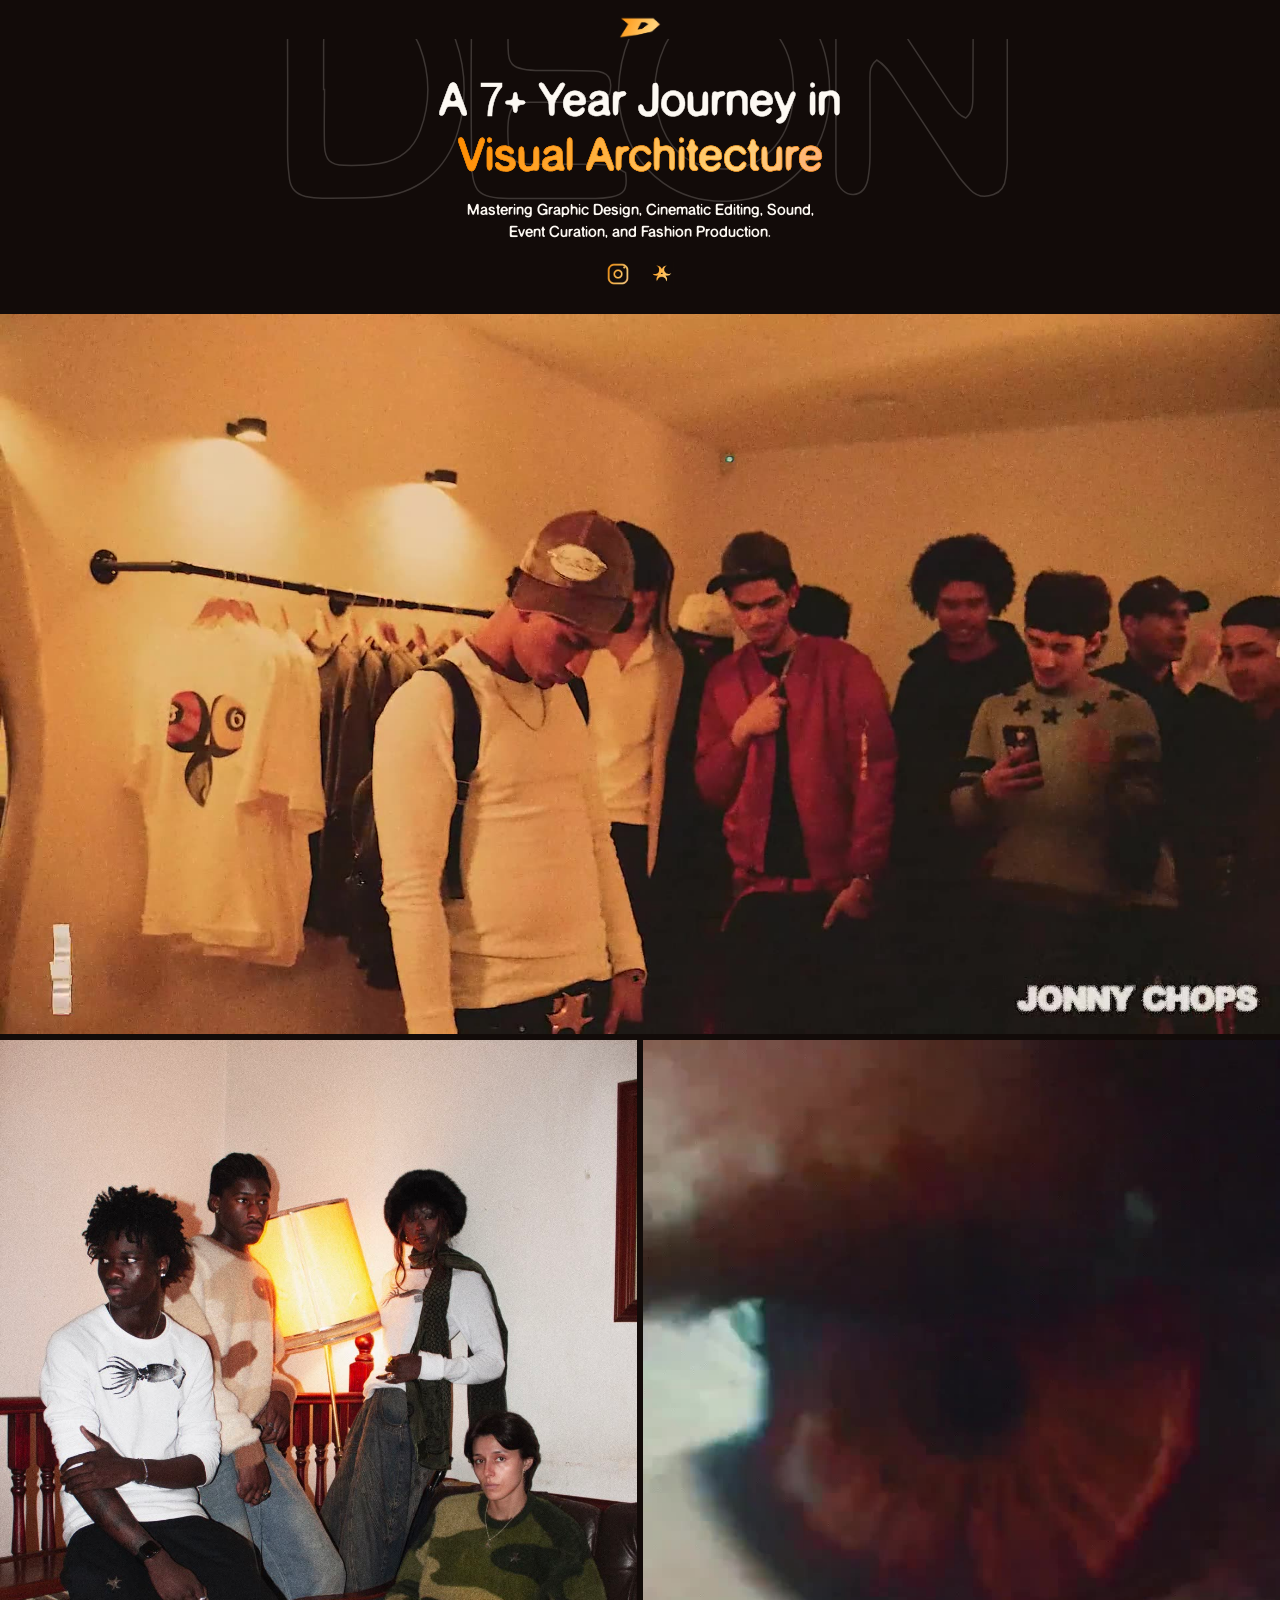
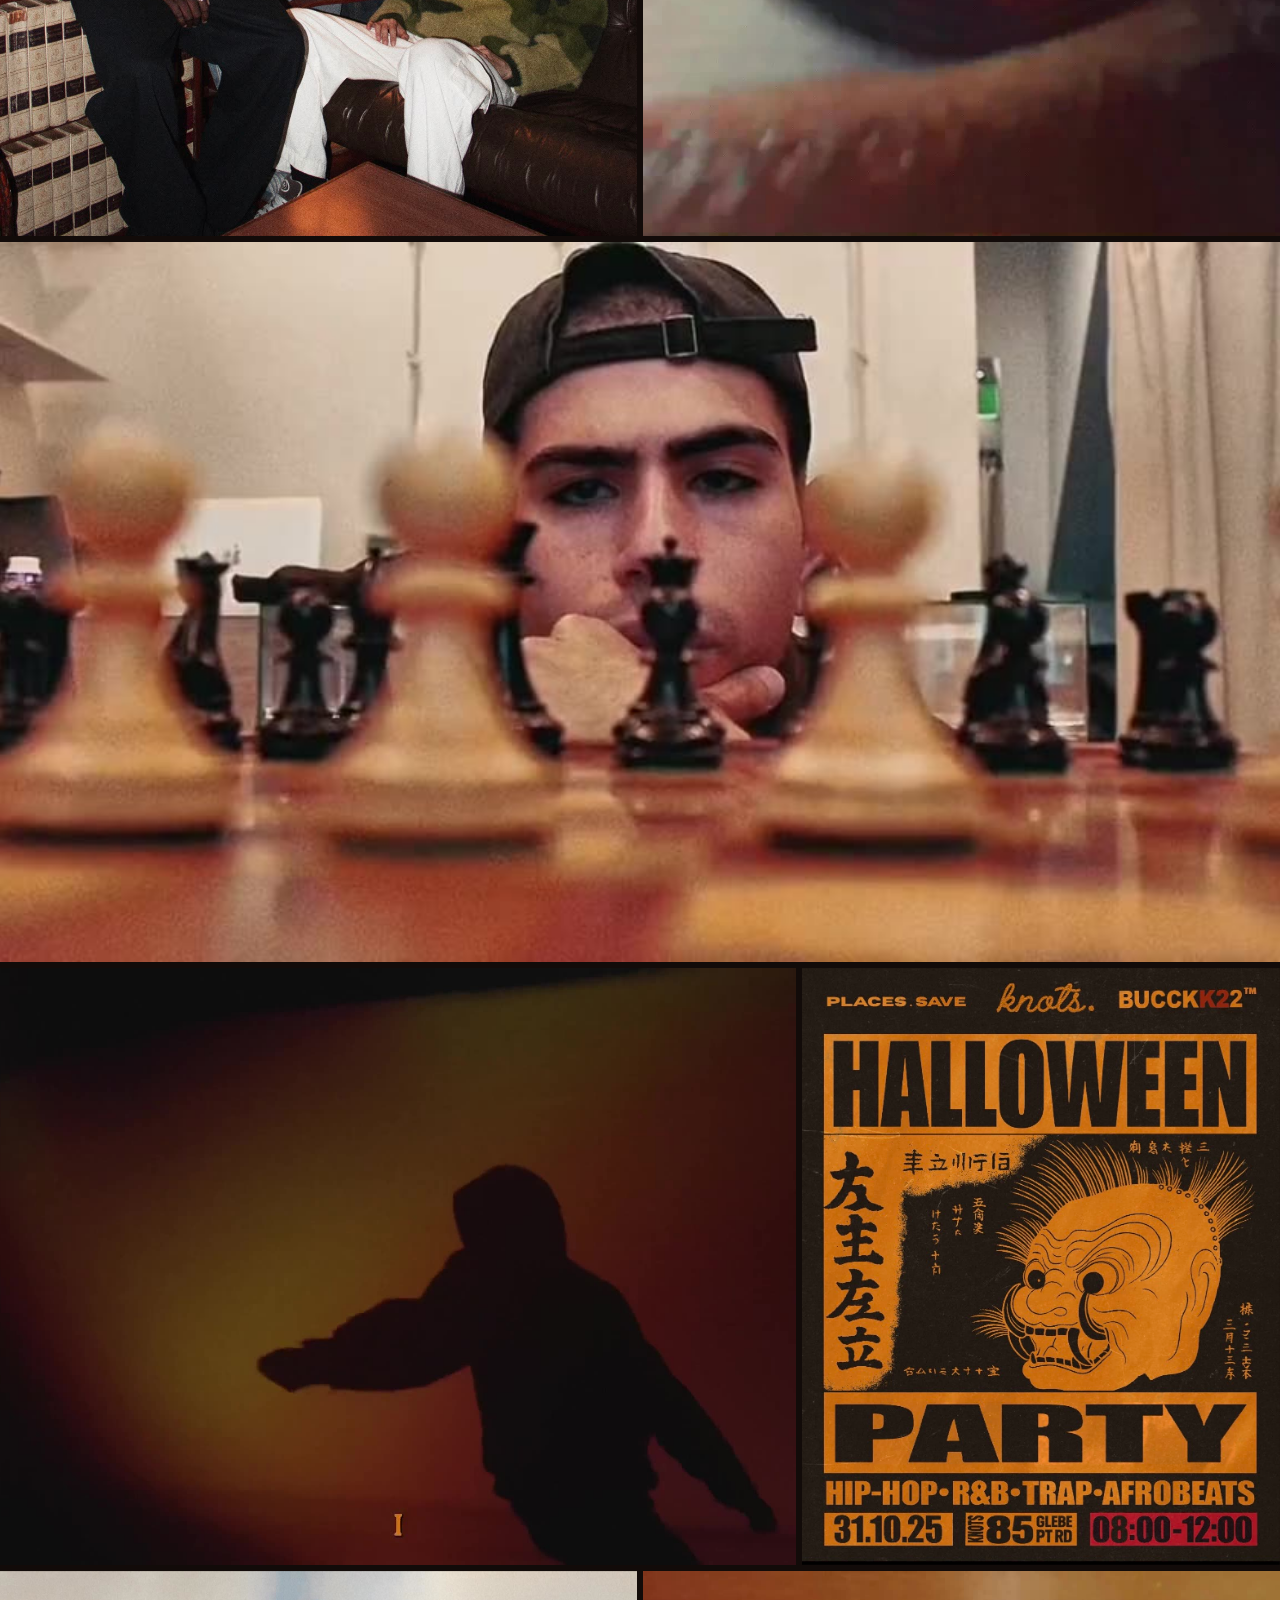
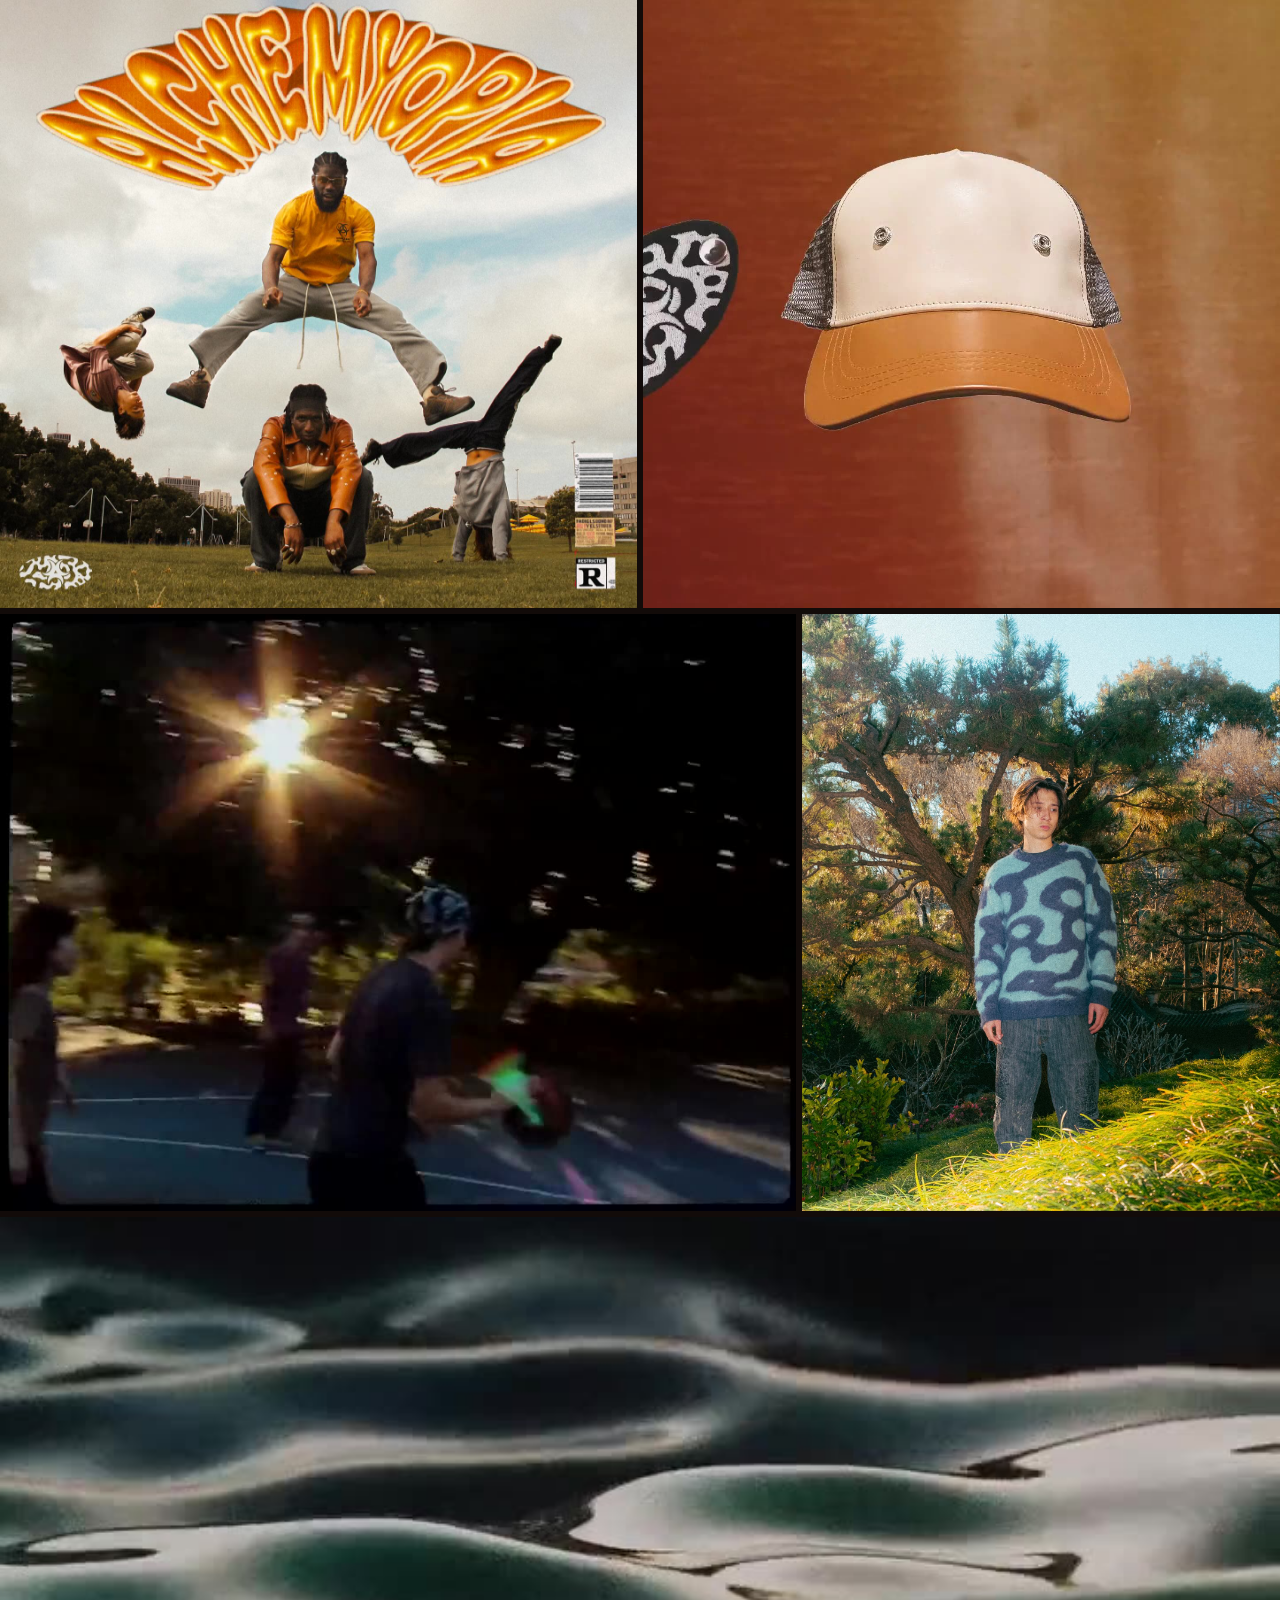
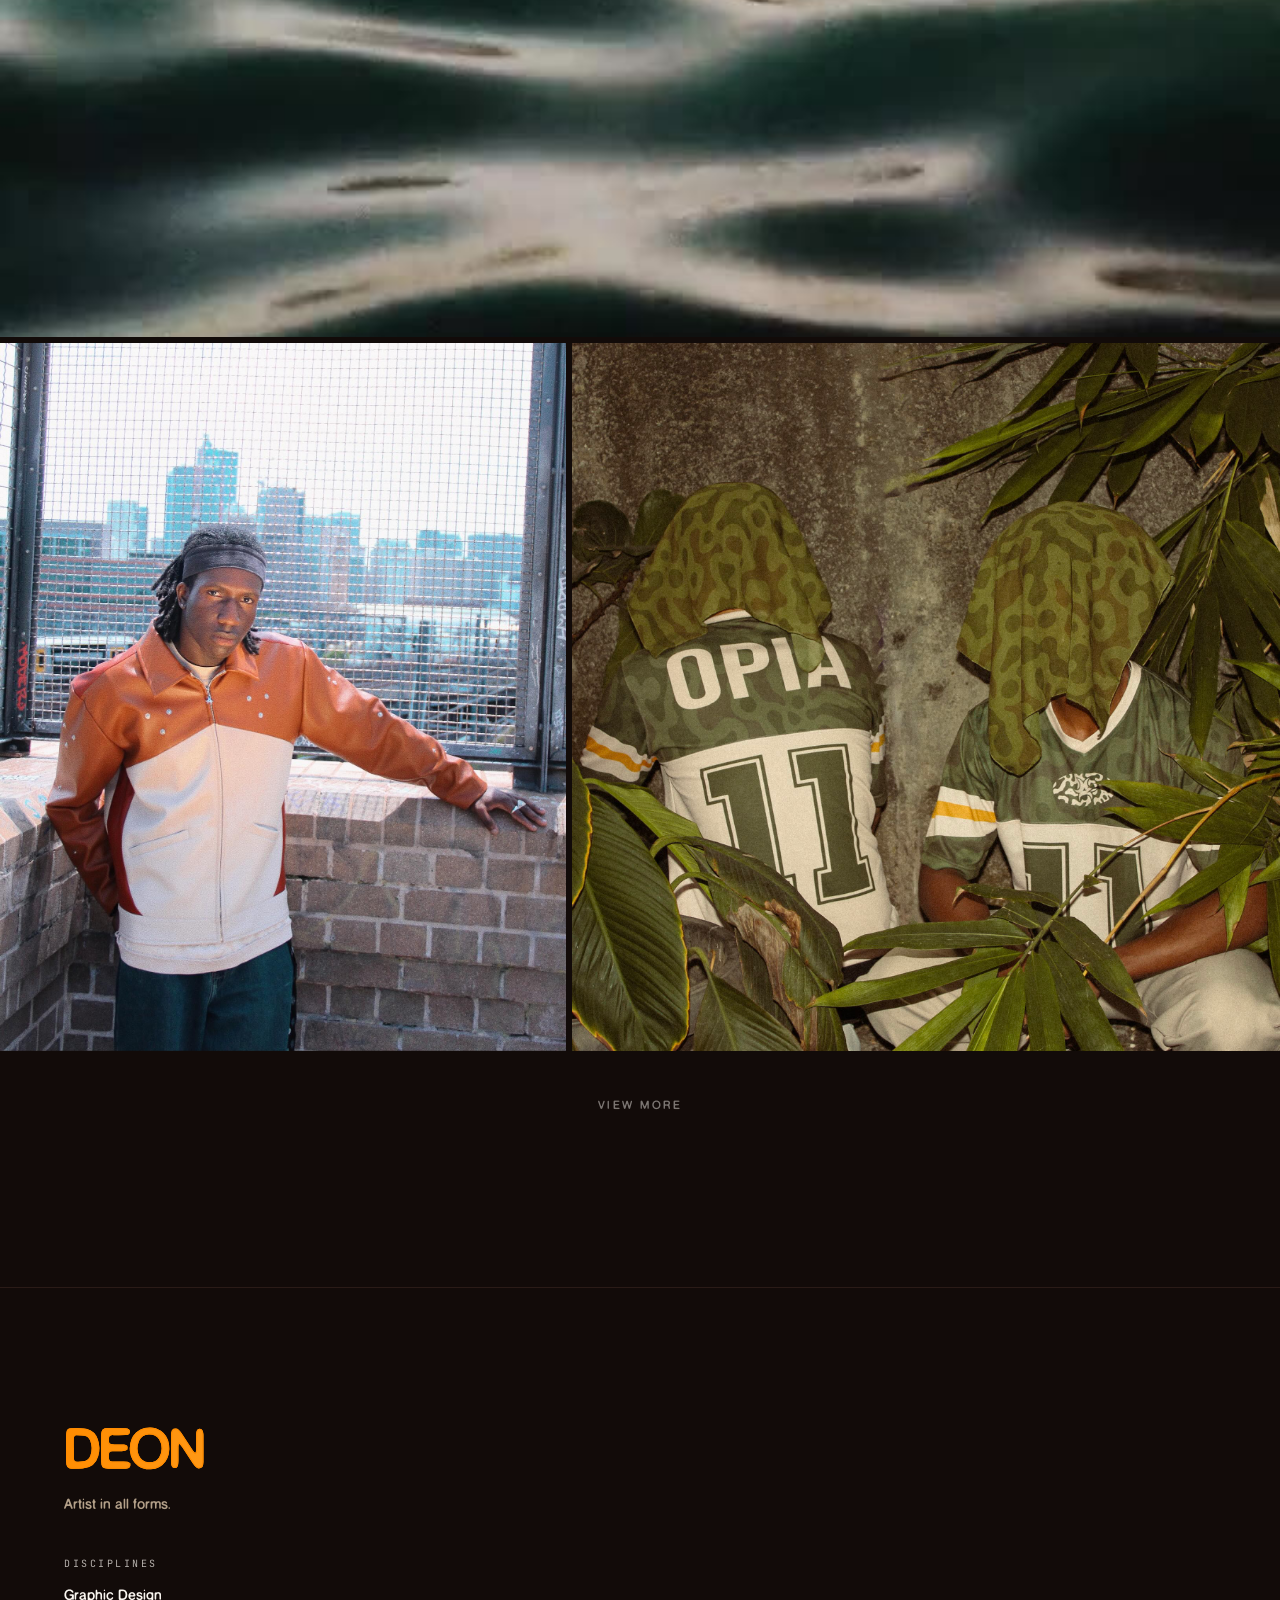
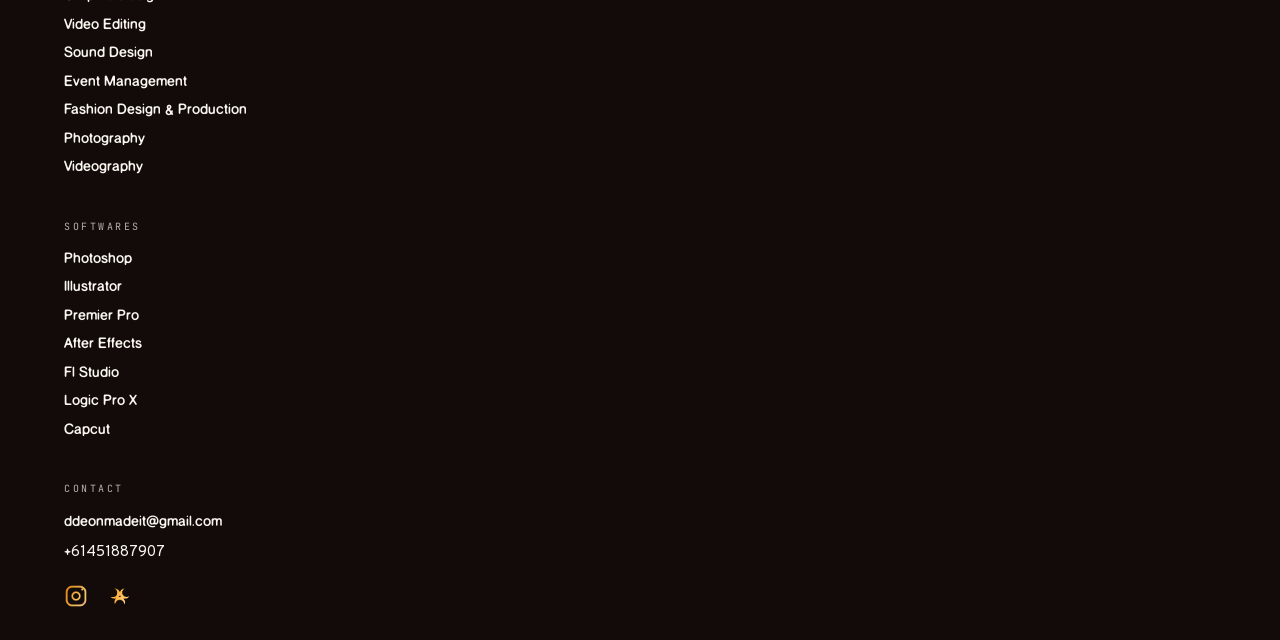
==== commit 0215ea1e: "Remove /THE BRIEF, /CONTINUE labels and the empty-gallery placeholder Three elements on the project " ====
--- a/index.html
+++ b/index.html
@@ -85,8 +85,6 @@
 
       <div class="detail-cover" id="d-cover"></div>
 
-      <p class="label amber" id="d-brief-label">/ THE BRIEF</p>
-
       <dl class="detail-specs" id="d-specs"></dl>
 
       <p class="detail-summary" id="d-summary"></p>
@@ -96,7 +94,6 @@
 
       <div class="detail-gallery" id="d-gallery"></div>
 
-      <p class="label amber" id="d-continue-label">/ CONTINUE</p>
       <button type="button" class="back-big display" id="back-archive">Back to the Archive</button>
     </div>
   </div>
--- a/css/app.css
+++ b/css/app.css
@@ -100,16 +100,23 @@
 .dim   { color: rgba(253, 249, 243, 0.7); }
 .amber { color: var(--accent); }
 
-/* copper gradient type — stroked in the accent so it thickens with the
-   rest of the title without flattening the gradient underneath */
+/* copper gradient type — the same drifting sunset as the masthead logo and
+   the studio name, carried through background-clip because this is real text
+   rather than a masked shape. Stroked in the accent so it thickens with the
+   rest of the title without flattening the gradient underneath. */
 .amber.gradient, .hero-head .amber {
-  background: linear-gradient(90deg, #ff8c00, gold);
+  background: linear-gradient(115deg, #ff8c00, #ffd27a, #ff5f6d, #ffb84d, #ff8c00);
+  background-size: 300% 300%;
   -webkit-background-clip: text;
   background-clip: text;
   -webkit-text-fill-color: transparent;
   color: transparent;
   paint-order: stroke fill;
   -webkit-text-stroke: 0.5px #ff8c00;
+  animation: sunsetShift 9s ease-in-out infinite;
+}
+@media (prefers-reduced-motion: reduce) {
+  .amber.gradient, .hero-head .amber { animation: none; background-position: 30% 50%; }
 }
 
 /* film grain overlay */
@@ -257,14 +264,71 @@
   text-transform: uppercase;
   color: rgba(253, 249, 243, 0.7);
 }
+
+/* Reveals the next section, then re-seats itself below it. Deliberately quiet:
+   it borrows the section-title's type so it reads as part of the structure
+   rather than as a call to action, and only picks up colour on approach. */
+.more-btn {
+  display: block;
+  align-self: center; /* #archive is a flex column — otherwise this stretches */
+  text-align: center;
+  margin: 34px auto 0;
+  padding: 12px 4px;
+  background: none;
+  border: none;
+  cursor: pointer;
+  font: inherit;
+  font-size: 12px;
+  letter-spacing: 2.5px;
+  text-transform: uppercase;
+  color: rgba(253, 249, 243, 0.45);
+  transition: color 0.3s var(--ease);
+}
+.more-btn:hover, .more-btn:focus-visible { color: var(--accent); }
+.more-label { position: relative; }
+/* a hairline that grows out from the middle on hover */
+.more-label::after {
+  content: '';
+  position: absolute;
+  left: 50%; right: 50%; bottom: -6px;
+  height: 1px;
+  background: currentColor;
+  opacity: 0.5;
+  transition: left 0.4s var(--ease), right 0.4s var(--ease);
+}
+.more-btn:hover .more-label::after,
+.more-btn:focus-visible .more-label::after { left: 0; right: 0; }
+
+.section-block[hidden] { display: none; }
+.reveal { animation: revealIn 0.7s var(--ease) both; }
+@keyframes revealIn {
+  from { opacity: 0; transform: translateY(14px); }
+  to   { opacity: 1; transform: none; }
+}
+/* One gap value for every seam on the grid — between columns, between stacked
+   tiles, and between a full-width cover and whatever follows it. */
 .collage {
-  display: grid;
-  grid-template-columns: repeat(2, 1fr);
-  /* start, not stretch: every tile keeps the exact ratio it was given rather
-     than being pulled to the height of whatever sits beside it */
-  align-items: start;
-  gap: 6px;
-}
+  --gap: 6px;
+  display: flex;
+  flex-direction: column;
+  gap: var(--gap);
+}
+/* A pair on one line. Each tile's flex-grow is its aspect ratio (set in
+   js/app.js), so the widths land in proportion to the ratios and the heights
+   come out identical — width ÷ ratio is the same for both. Nothing is cropped
+   and the row has no ragged edge to leave a gap under. */
+.row {
+  display: flex;
+  gap: var(--gap);
+  align-items: flex-start;
+}
+.row > .tile {
+  flex-basis: 0;
+  flex-shrink: 1;
+  min-width: 0;
+}
+/* An odd one left over holds the two-up rhythm instead of stretching wide */
+.row-single > .tile { max-width: calc(50% - var(--gap) / 2); }
 
 .tile {
   /* height comes from the aspect-ratio set per project (js/app.js); when the
@@ -278,62 +342,150 @@
   background: var(--card);
   border: none;
 }
-/* Wide covers (16/9 and wider) run the full width of their own row. */
-.tile-wide { grid-column: 1 / -1; }
-
-/* Tall covers (9/16 and narrower) also get a row to themselves, but capped so
-   a vertical stays full-bleed on a phone without running the height of a
-   desktop screen — true ratio, centred, never cropped. */
+/* Wide covers (16/9 and wider) run the full width, on their own. */
+.tile-wide { width: 100%; }
+
+/* Tall covers (9/16 and narrower) also stand alone, but capped so a vertical
+   stays full-bleed on a phone without running the height of a desktop
+   screen — true ratio, centred, never cropped. */
 .tile-tall {
-  grid-column: 1 / -1;
   max-width: min(100%, 400px);
   margin-inline: auto;
 }
 .tile img, .tile video {
   width: 100%; height: 100%; object-fit: cover; display: block;
-  transition: transform 0.6s var(--ease), filter 0.6s var(--ease);
-  filter: saturate(0.9);
-}
-
-/* No play affordance, ever. When iOS refuses to autoplay — Low Power Mode,
-   or the per-site Auto-Play setting — WebKit paints its own start-playback
-   button over the video. It isn't reachable from JS, only from these
-   pseudo-elements, so they're the one thing that reliably removes it. The
-   poster frame stays visible underneath, so the cover still reads as an
-   image rather than a black box. */
-video::-webkit-media-controls,
-video::-webkit-media-controls-enclosure,
-video::-webkit-media-controls-panel,
-video::-webkit-media-controls-panel-container,
-video::-webkit-media-controls-overlay-play-button,
-video::-webkit-media-controls-start-playback-button {
-  display: none !important;
-  -webkit-appearance: none !important;
-  opacity: 0 !important;
-  pointer-events: none !important;
-}
-
-/* Copper spinner over a cover that's still buffering. Purely additive: it sits
-   on top and is removed the moment the video actually starts playing, so a
+  transition: transform 0.6s var(--ease);
+}
+
+/* Hidden until the whole frame is ready, so a cover arrives complete rather
+   than unrolling down the tile as it downloads. */
+.tile.is-loading img, .tile.is-loading video { opacity: 0; }
+.tile.is-loaded img, .tile.is-loaded video { animation: mediaIn 0.45s var(--ease) both; }
+@keyframes mediaIn { from { opacity: 0; } to { opacity: 1; } }
+@media (prefers-reduced-motion: reduce) {
+  .tile.is-loaded img, .tile.is-loaded video { animation: none; }
+}
+
+/* No play affordance, ever. When iOS refuses to autoplay — Low Power Mode, or
+   the per-site Auto-Play setting — WebKit paints its own start-playback button
+   over the video, and JS can't reach it; only these pseudo-elements can.
+
+   Each one gets its own rule on purpose. Grouped into a single selector list,
+   one name the browser doesn't recognise invalidates the whole group and none
+   of them apply — which is exactly how an earlier version of this silently did
+   nothing on iOS. Separate rules degrade one at a time instead.
+
+   This is belt to the braces of the still-image fallback in js/app.js: if
+   autoplay is refused, the video element is swapped out for its poster
+   entirely, so there is no video for a button to be drawn on. */
+video::-webkit-media-controls { display: none !important; -webkit-appearance: none !important; }
+video::-webkit-media-controls-enclosure { display: none !important; -webkit-appearance: none !important; }
+video::-webkit-media-controls-panel { display: none !important; -webkit-appearance: none !important; }
+video::-webkit-media-controls-panel-container { display: none !important; -webkit-appearance: none !important; }
+video::-webkit-media-controls-overlay-play-button { display: none !important; -webkit-appearance: none !important; }
+video::-webkit-media-controls-start-playback-button { display: none !important; -webkit-appearance: none !important; }
+
+/* Loader over a cover that's still buffering. The lens shape is carried as a
+   mask so the brand gradient shows through it exactly the way it does through
+   the logo — same colours, same 9s drift — while a second animation spins it.
+   Purely additive: removed the moment the video actually starts playing, so a
    clip that loads instantly never flashes it. */
+/* assets/loader.png is the lookbook loader flattened into a 23-frame strip,
+   its white ground cut to transparency. Used as a mask rather than drawn
+   directly, so what actually shows through the shape is the same animated
+   sunset gradient as the masthead logo. Two animations run together: the
+   gradient drifting, and mask-position stepping through the strip. */
 .tile.is-buffering::after {
   content: '';
   position: absolute;
   top: 50%; left: 50%;
-  width: 26px; height: 26px;
-  margin: -13px 0 0 -13px;
-  border: 2px solid rgba(255, 140, 0, 0.25);
-  border-top-color: var(--accent);
-  border-radius: 50%;
-  animation: tileSpin 0.7s linear infinite;
+  width: 46px; height: 46px;
+  margin: -23px 0 0 -23px;
   pointer-events: none;
-}
-@keyframes tileSpin { to { transform: rotate(360deg); } }
+  -webkit-mask-image: url('../assets/loader.png');
+  mask-image: url('../assets/loader.png');
+  -webkit-mask-repeat: no-repeat;
+  mask-repeat: no-repeat;
+  -webkit-mask-size: 2300% 100%;
+  mask-size: 2300% 100%;
+  background: linear-gradient(115deg, #ff8c00, #ffd27a, #ff5f6d, #ffb84d, #ff8c00);
+  background-size: 300% 300%;
+  animation:
+    sunsetShift 9s ease-in-out infinite,
+    loaderCycle 0.92s steps(23, jump-none) infinite;
+}
+/* 23 frames across a strip 2300% wide: 0% lands on the first, 100% the last */
+@keyframes loaderCycle {
+  from { -webkit-mask-position: 0% 50%;   mask-position: 0% 50%; }
+  to   { -webkit-mask-position: 100% 50%; mask-position: 100% 50%; }
+}
 @media (prefers-reduced-motion: reduce) {
-  .tile.is-buffering::after { animation-duration: 2.4s; }
+  /* hold a single open frame rather than cycling */
+  .tile.is-buffering::after {
+    animation: sunsetShift 9s ease-in-out infinite;
+    -webkit-mask-position: 41% 50%;
+    mask-position: 41% 50%;
+  }
 }
 .tile:hover img, .tile:focus-visible img,
-.tile:hover video, .tile:focus-visible video { transform: scale(1.05); filter: saturate(1.05); }
+.tile:hover video, .tile:focus-visible video { transform: scale(1.05); }
+
+/* ============================================================
+   MUSIC — the album, streamed through Spotify
+   ============================================================ */
+.music-block {
+  display: flex;
+  align-items: center;
+  gap: clamp(28px, 7vw, 90px);
+  flex-wrap: wrap;
+  padding: 10px var(--pad) 0;
+}
+.music-album { display: flex; flex-direction: column; gap: 16px; }
+.music-links { display: flex; gap: 18px; align-items: center; }
+.music-link { color: var(--fg); transition: color 0.3s var(--ease); }
+.music-link:hover, .music-link:focus-visible { color: var(--accent); }
+.music-link svg { width: 24px; height: 24px; display: block; fill: currentColor; }
+.music-cover {
+  width: clamp(180px, 34vw, 300px);
+  border-radius: 10px;
+  display: block;
+}
+.music-title {
+  font-size: 15px;
+  letter-spacing: 2.5px;
+  text-transform: uppercase;
+  color: var(--fg);
+}
+.music-tracks {
+  display: flex;
+  gap: clamp(20px, 6vw, 70px);
+  flex: 1;
+  justify-content: center;
+  flex-wrap: wrap;
+}
+.music-track { display: flex; flex-direction: column; align-items: center; gap: 14px; }
+.track-slot {
+  background: none; border: none; cursor: pointer;
+  height: 60px; display: flex; align-items: center; justify-content: center;
+  color: var(--fg);
+  transition: color 0.3s var(--ease);
+}
+.track-slot:hover, .track-slot:focus-visible { color: var(--accent); }
+.track-slot .play-icon { width: 52px; height: 52px; display: block; }
+.track-wave { display: none; width: 104px; height: 38px; }
+.music-track.is-playing .play-icon { display: none; }
+.music-track.is-playing .track-wave { display: block; }
+.track-name {
+  font-size: 13px;
+  letter-spacing: 2.5px;
+  text-transform: uppercase;
+  color: var(--fg);
+}
+@media (max-width: 640px) {
+  .music-block { flex-direction: column; align-items: center; text-align: center; }
+  .music-album { align-items: center; }
+  .music-tracks { width: 100%; }
+}
 
 /* ============================================================
    STUDIO
@@ -439,16 +591,6 @@
 
 .detail-gallery { margin-top: 28px; display: flex; flex-direction: column; gap: 14px; }
 .detail-gallery img, .detail-gallery video { width: 100%; display: block; border: 1px solid var(--border); border-radius: var(--radius); }
-.gallery-note {
-  margin-top: 20px;
-  font-family: 'JetBrains Mono', ui-monospace, monospace;
-  font-size: 10px; letter-spacing: 2.5px; text-transform: uppercase;
-  color: rgba(253, 249, 243, 0.45);
-  border: 1px dashed var(--border);
-  border-radius: var(--radius);
-  padding: 22px;
-  text-align: center;
-}
 
 .back-big {
   --stroke: 0.7px;
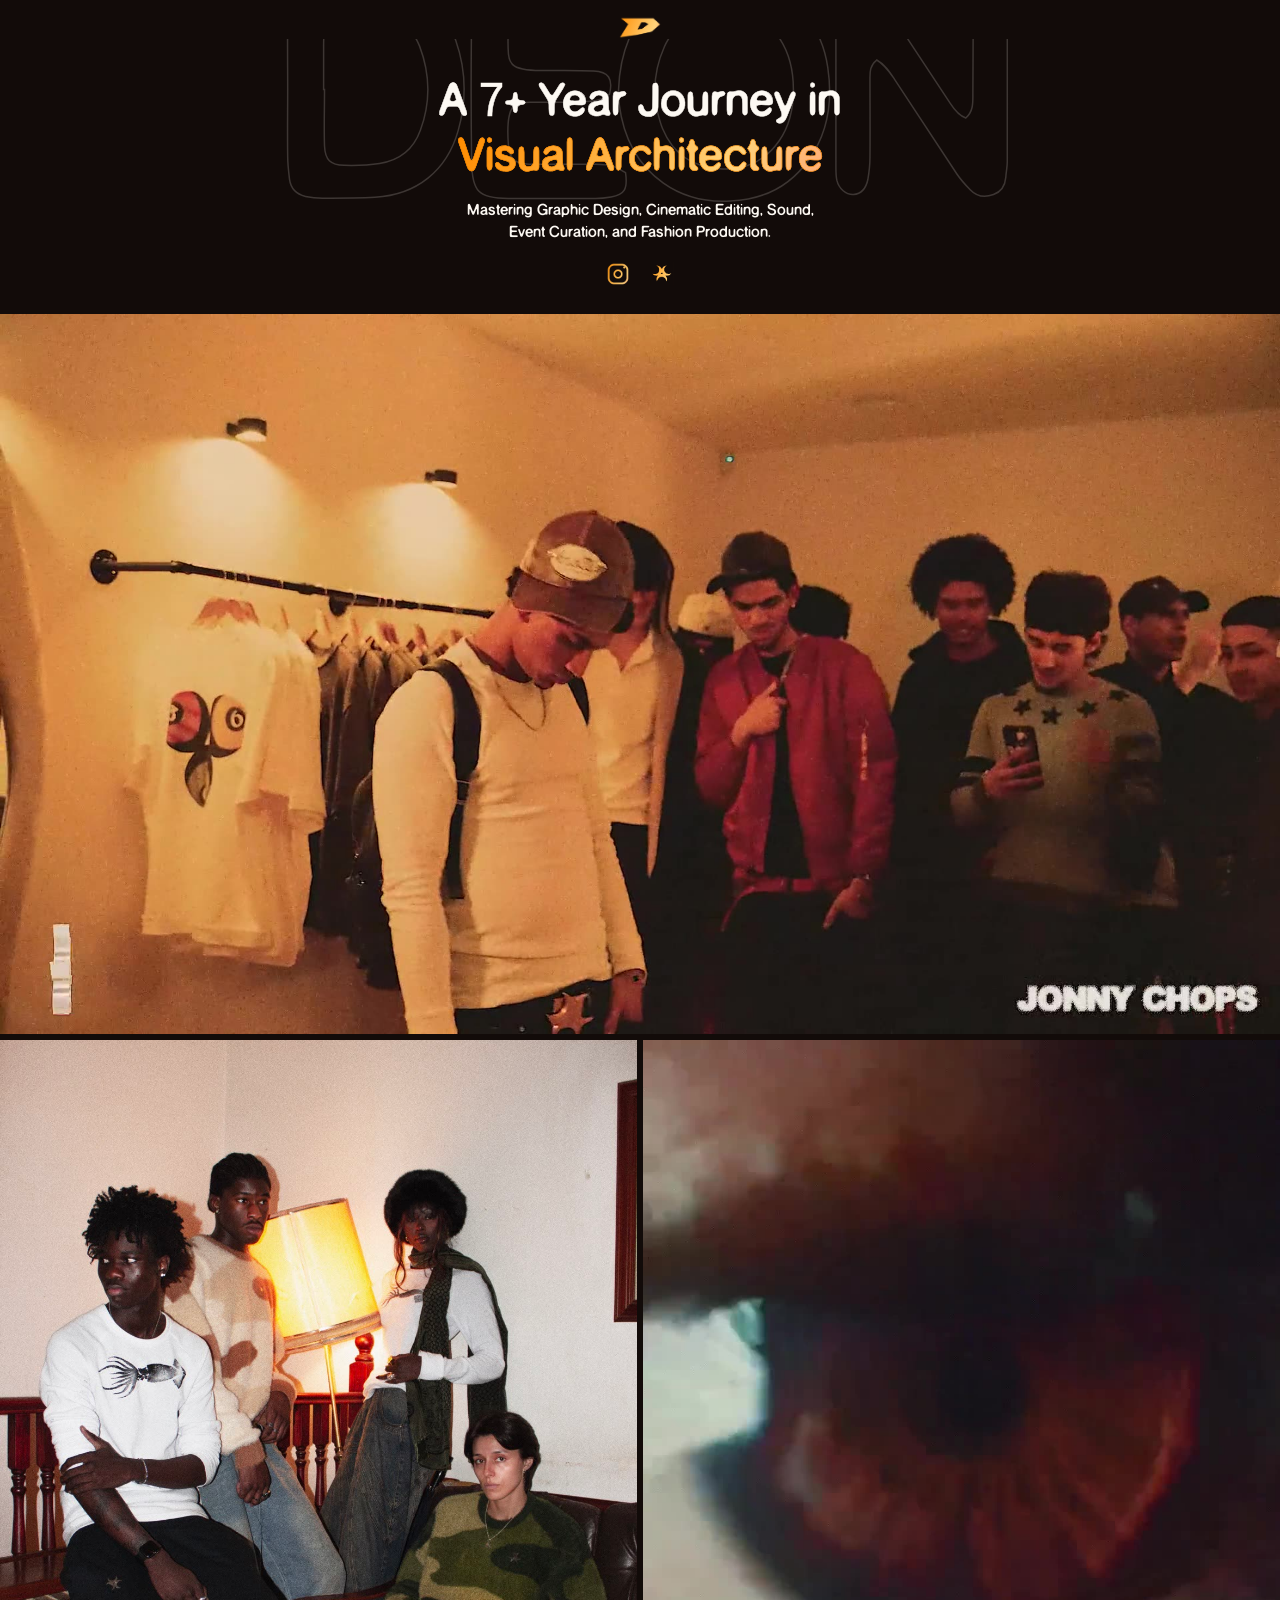
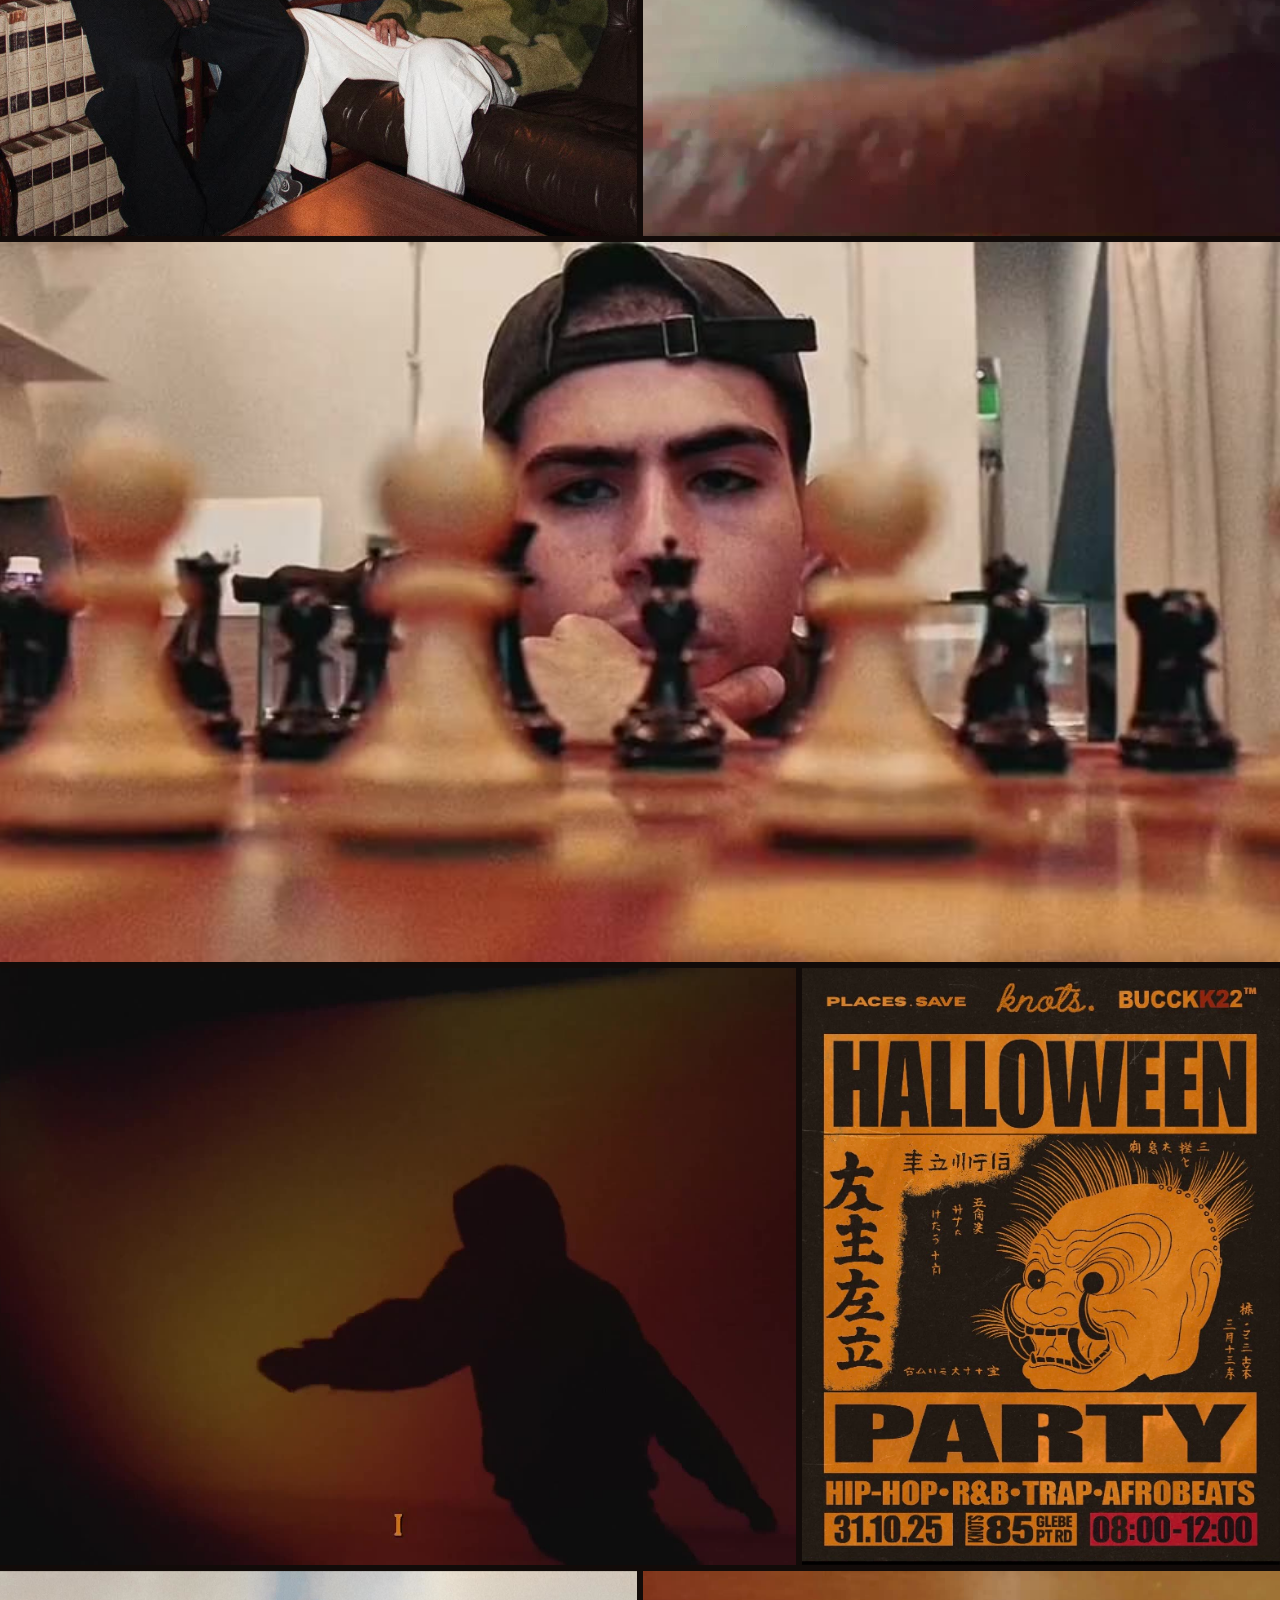
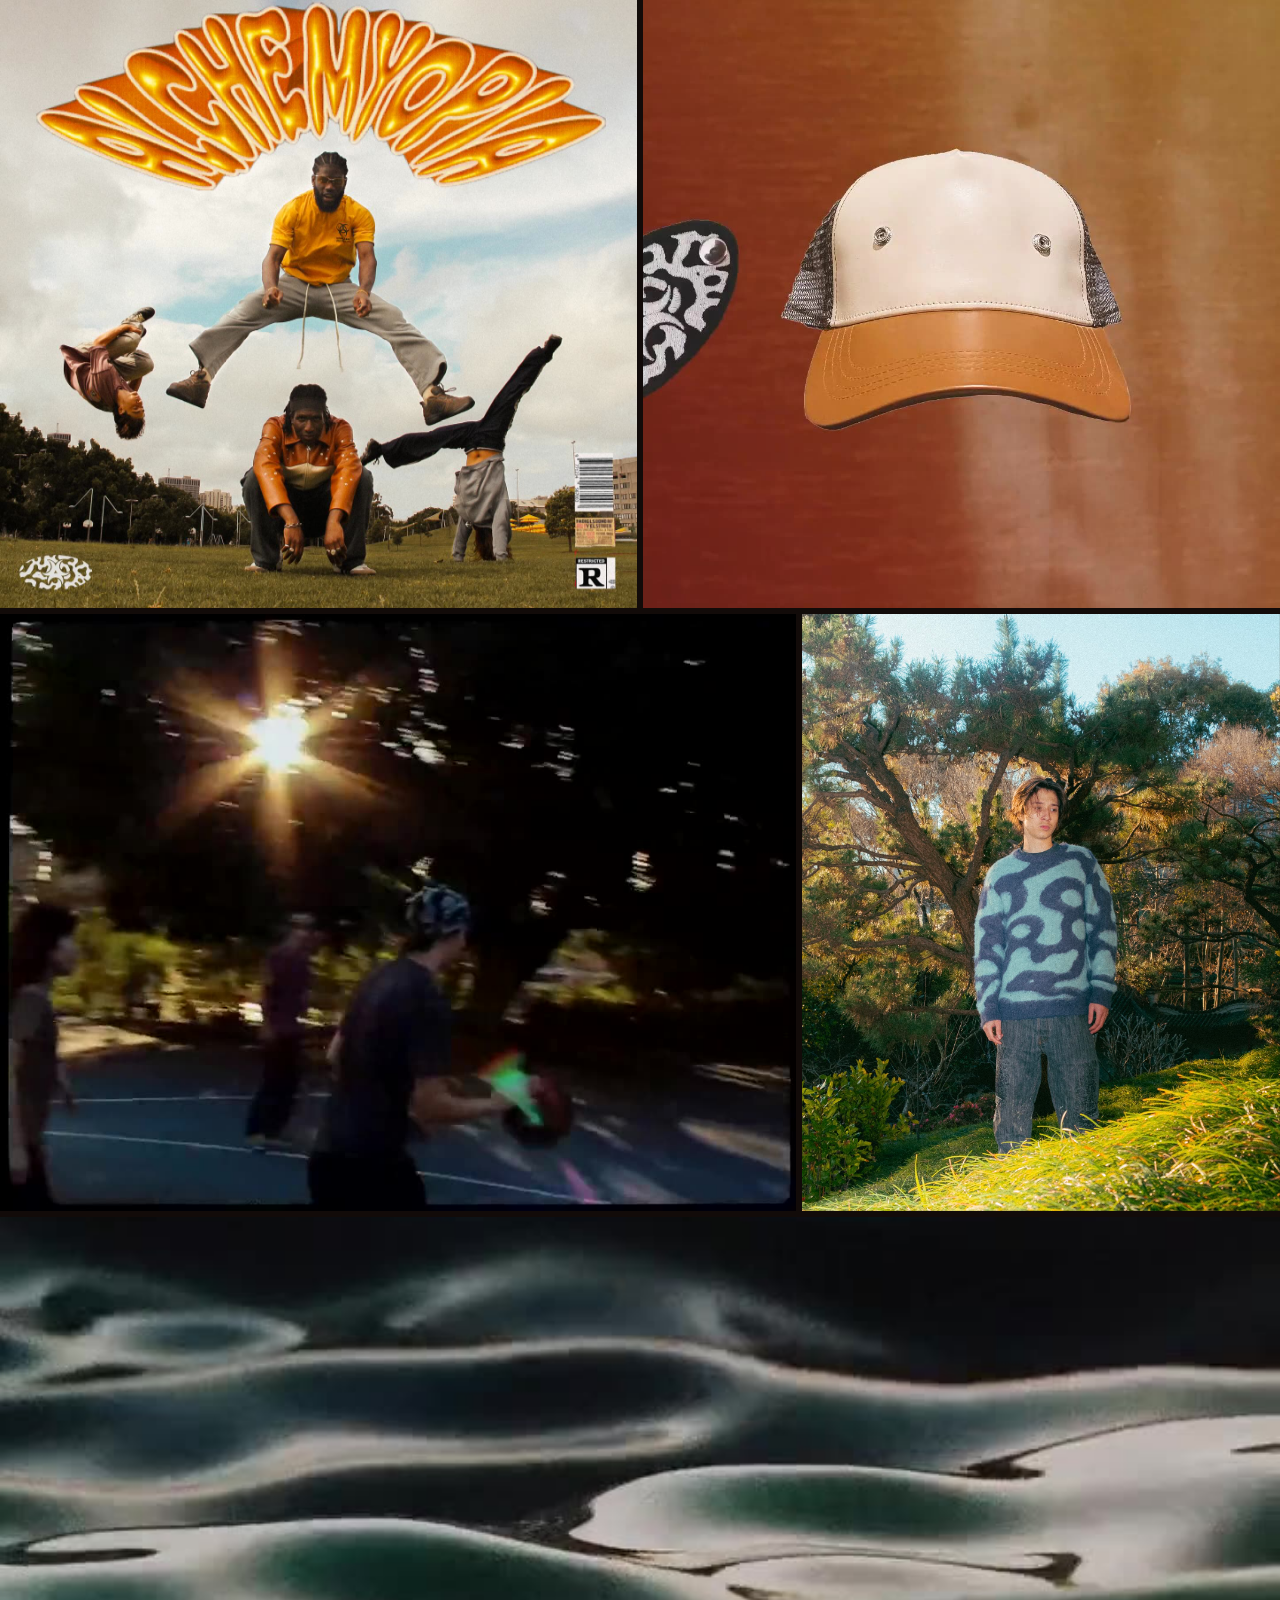
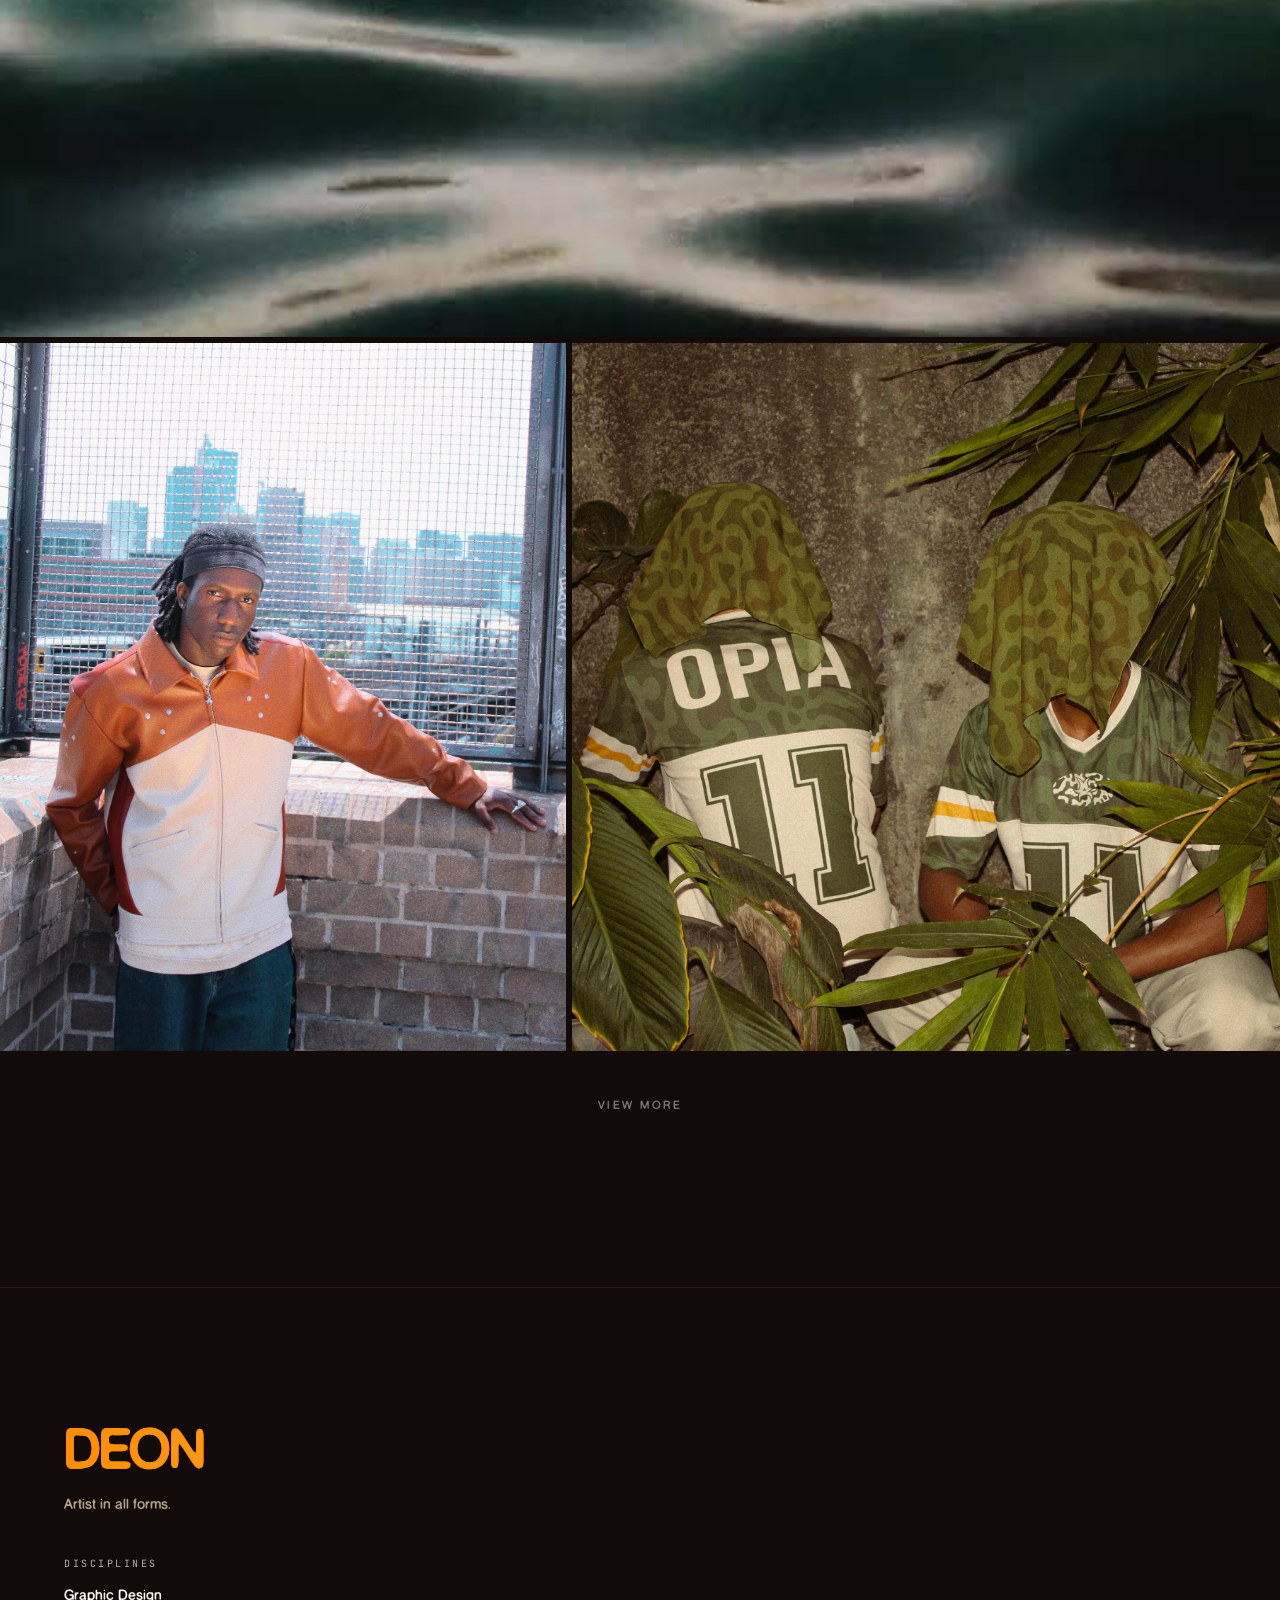
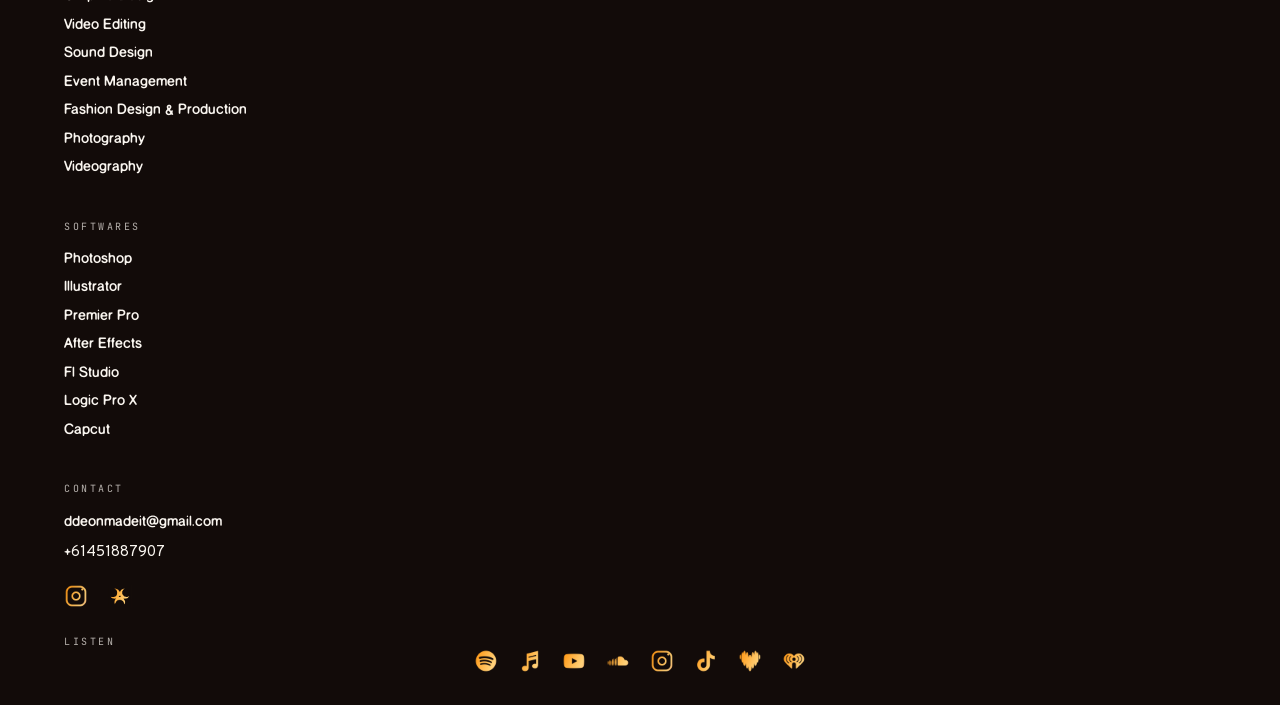
==== commit 6b661f4a: "Footer: a LISTEN row of icon-only links, pulled from the Linktree Every link from linktr.ee/deondani" ====
--- a/index.html
+++ b/index.html
@@ -5,15 +5,26 @@
   <meta name="viewport" content="width=device-width, initial-scale=1.0, viewport-fit=cover" />
   <!-- keeps relative asset URLs resolving from the root on /project/<slug> routes -->
   <base href="/" />
-  <title>DEON — Polymathic Studio</title>
+  <title>DEON - Artist in All Forms</title>
   <meta name="description" content="DEON — a seven-year odyssey in visual architecture: graphic design, cinematic editing, sonics, event curation, and fashion production." />
   <meta name="theme-color" content="#120B09" />
   <meta name="color-scheme" content="dark" />
 
-  <meta property="og:title" content="DEON — Polymathic Studio" />
+  <!-- iMessage's link preview (and most other social previews) reads these
+       static tags directly — it never runs the site's JS — so the title,
+       image and URL below all need to be complete and absolute here. -->
+  <meta property="og:title" content="DEON - Artist in All Forms" />
   <meta property="og:description" content="A seven-year odyssey in visual architecture." />
   <meta property="og:type" content="website" />
-  <meta property="og:image" content="assets/atelier-noir.jpg" />
+  <meta property="og:url" content="https://deonmade.com/" />
+  <meta property="og:image" content="https://deonmade.com/assets/social-banner.jpg" />
+  <meta property="og:image:width" content="1200" />
+  <meta property="og:image:height" content="675" />
+
+  <meta name="twitter:card" content="summary_large_image" />
+  <meta name="twitter:title" content="DEON - Artist in All Forms" />
+  <meta name="twitter:description" content="A seven-year odyssey in visual architecture." />
+  <meta name="twitter:image" content="https://deonmade.com/assets/social-banner.jpg" />
 
   <link rel="icon" href="assets/favicon.png" type="image/png" />
   <link rel="apple-touch-icon" href="assets/apple-touch-icon.png" />
@@ -73,6 +84,9 @@
         <li><a id="phone-link" href="#"></a></li>
       </ul>
       <div class="icon-row" id="contact-icon-row"></div>
+
+      <p class="label dim" id="links-label"></p>
+      <div class="icon-row" id="links-icon-row"></div>
     </section>
   </div>
 
--- a/css/app.css
+++ b/css/app.css
@@ -177,7 +177,8 @@
 /* Instagram + knotsss icon links — same sunset-gradient-through-a-mask
    treatment as the masthead logo, just smaller and inline. No border,
    no background box; the icon shape itself is the whole link target. */
-.icon-row { display: flex; align-items: center; justify-content: center; gap: 20px; }
+.icon-row { display: flex; align-items: center; justify-content: center; gap: 20px; flex-wrap: wrap; row-gap: 16px; }
+#links-label { margin-top: 26px; }
 .icon-link {
   width: 24px; height: 24px;
   display: block;
@@ -488,6 +489,176 @@
 }
 
 /* ============================================================
+   STORE — the Maps listing, in this site's own skin
+   ============================================================ */
+.store-card { padding: 4px var(--pad) 0; }
+
+.store-name {
+  font-size: clamp(21px, 4.2vw, 30px);
+  letter-spacing: -0.01em;
+  line-height: 1.15;
+  color: var(--fg);
+}
+.store-line {
+  display: flex; align-items: center; flex-wrap: wrap; gap: 7px;
+  margin-top: 8px;
+  font-size: 13px;
+  color: rgba(253, 249, 243, 0.62);
+}
+.store-rating { color: var(--fg); font-weight: 600; }
+.store-reviews { color: rgba(253, 249, 243, 0.62); }
+.store-dot { color: rgba(253, 249, 243, 0.35); }
+.store-years { color: var(--accent); }
+
+/* stars: a dim row with a clipped bright copy laid over it */
+.store-stars { display: inline-flex; gap: 1px; }
+.store-star {
+  position: relative;
+  color: rgba(253, 249, 243, 0.22);
+  font-size: 13px; line-height: 1;
+}
+.store-star-fill {
+  position: absolute; inset: 0;
+  overflow: hidden; white-space: nowrap;
+  color: var(--accent);
+}
+
+/* tabs */
+.store-tabs {
+  display: flex; gap: 8px; flex-wrap: wrap;
+  margin: 18px 0 16px;
+}
+.store-tab {
+  padding: 7px 16px;
+  border-radius: 9999px;
+  border: 1px solid var(--border);
+  background: none;
+  color: rgba(253, 249, 243, 0.7);
+  font: inherit; font-size: 13px;
+  cursor: pointer;
+  transition: color 0.25s var(--ease), border-color 0.25s var(--ease), background 0.25s var(--ease);
+}
+.store-tab:hover { color: var(--fg); border-color: rgba(253, 249, 243, 0.35); }
+.store-tab.is-on {
+  color: var(--bg);
+  background: var(--fg);
+  border-color: var(--fg);
+}
+.store-panel[hidden] { display: none; }
+
+/* the scrollable strip, as on Maps */
+.store-strip {
+  display: flex; gap: 6px;
+  overflow-x: auto;
+  scroll-snap-type: x proximity;
+  -webkit-overflow-scrolling: touch;
+  padding-bottom: 4px;
+  scrollbar-width: none;
+}
+.store-strip::-webkit-scrollbar { display: none; }
+.store-strip .store-shot {
+  flex: 0 0 auto;
+  width: clamp(128px, 30vw, 176px);
+  scroll-snap-align: start;
+}
+.store-shot {
+  aspect-ratio: 1 / 1;
+  overflow: hidden;
+  border-radius: var(--radius);
+  background: var(--card);
+  border: 1px solid var(--border);
+  cursor: pointer;
+}
+.store-shot img {
+  width: 100%; height: 100%;
+  object-fit: cover; display: block;
+  transition: transform 0.6s var(--ease);
+}
+.store-shot:hover img { transform: scale(1.05); }
+
+.store-viewall {
+  flex: 0 0 auto;
+  width: clamp(96px, 22vw, 120px);
+  aspect-ratio: 1 / 1;
+  display: flex; flex-direction: column;
+  align-items: center; justify-content: center; gap: 8px;
+  border: 1px solid var(--border);
+  border-radius: var(--radius);
+  background: none;
+  color: rgba(253, 249, 243, 0.7);
+  font: inherit; font-size: 12px;
+  letter-spacing: 1.5px; text-transform: uppercase;
+  cursor: pointer;
+  transition: color 0.25s var(--ease), border-color 0.25s var(--ease);
+}
+.store-viewall:hover { color: var(--accent); border-color: var(--accent); }
+.store-viewall-chev { font-size: 22px; line-height: 1; }
+
+/* photos tab */
+.store-grid {
+  display: grid;
+  grid-template-columns: repeat(auto-fill, minmax(140px, 1fr));
+  gap: 6px;
+}
+.store-empty { color: rgba(253, 249, 243, 0.55); font-size: 14px; padding: 12px 0; }
+
+/* address + map */
+.store-address {
+  display: flex; align-items: flex-start; gap: 10px;
+  margin-top: 18px;
+  font-size: 14px; color: var(--body);
+}
+.store-pin { flex: 0 0 auto; margin-top: 1px; }
+.store-pin svg { width: 17px; height: 17px; display: block; fill: rgba(253, 249, 243, 0.55); }
+/* about */
+.store-about { max-width: 60ch; color: var(--body); }
+.store-facts { margin-top: 20px; display: grid; gap: 12px; }
+.store-fact dt {
+  font-family: 'JetBrains Mono', ui-monospace, monospace;
+  font-size: 10px; letter-spacing: 2.5px; text-transform: uppercase;
+  color: rgba(253, 249, 243, 0.45);
+}
+.store-fact dd { margin-top: 4px; color: var(--body); font-size: 14px; }
+
+/* contact */
+.store-contact { display: grid; gap: 12px; }
+.store-contact-row { display: flex; gap: 14px; align-items: baseline; flex-wrap: wrap; }
+.store-contact-label {
+  flex: 0 0 88px;
+  font-family: 'JetBrains Mono', ui-monospace, monospace;
+  font-size: 10px; letter-spacing: 2.5px; text-transform: uppercase;
+  color: rgba(253, 249, 243, 0.45);
+}
+.store-contact-value { color: var(--body); font-size: 14px; }
+a.store-contact-value { transition: color 0.3s var(--ease); }
+a.store-contact-value:hover { color: var(--accent); }
+
+/* sits under the tabs, closing out the card the way the Maps listing itself
+   would link back out to the app */
+.store-view-google {
+  display: block;
+  width: fit-content;
+  margin: 28px auto 0;
+  padding: 10px 22px;
+  border: 1px solid var(--border);
+  border-radius: 999px;
+  font-size: 12px;
+  letter-spacing: 1.5px;
+  text-transform: uppercase;
+  color: rgba(253, 249, 243, 0.7);
+  text-decoration: none;
+  transition: color 0.25s var(--ease), border-color 0.25s var(--ease);
+}
+.store-view-google:hover, .store-view-google:focus-visible {
+  color: var(--accent);
+  border-color: var(--accent);
+}
+
+@media (max-width: 640px) {
+  .store-grid { grid-template-columns: repeat(auto-fill, minmax(108px, 1fr)); }
+}
+
+/* ============================================================
    STUDIO
    ============================================================ */
 .studio {
